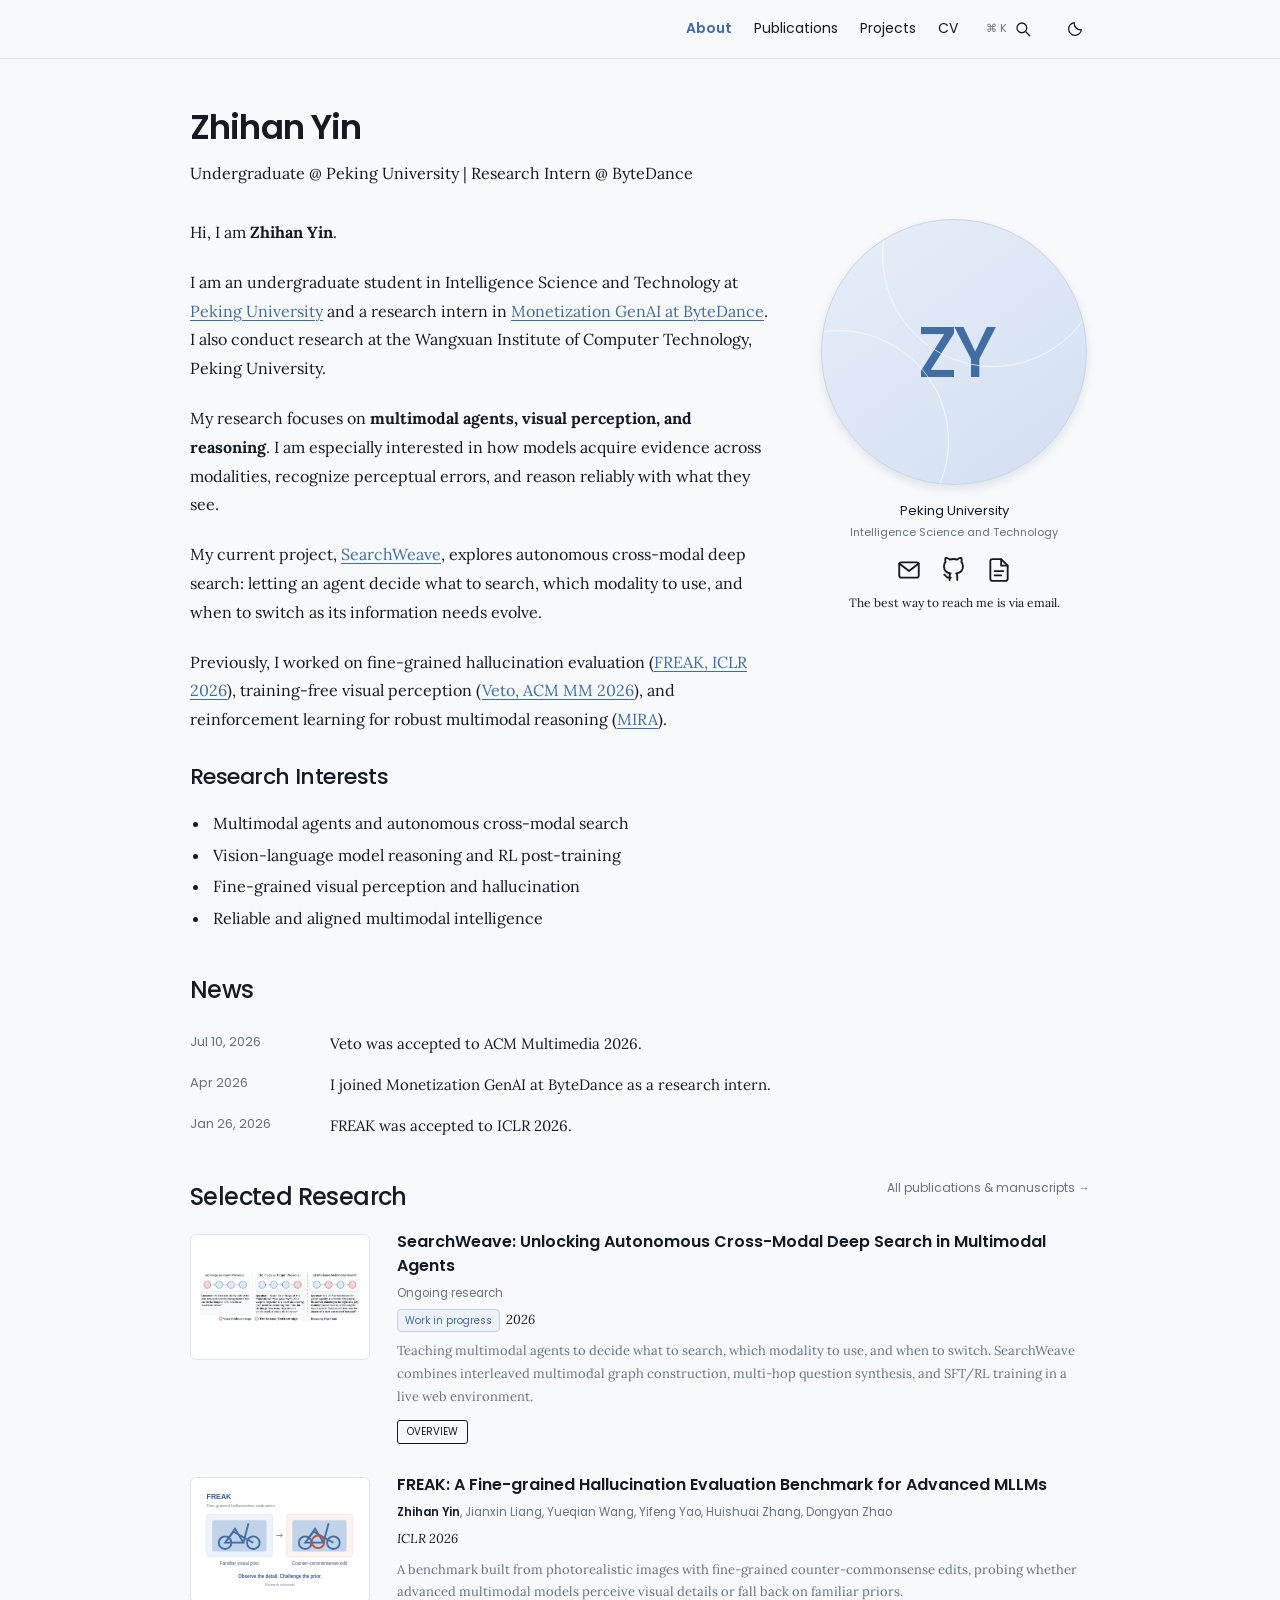
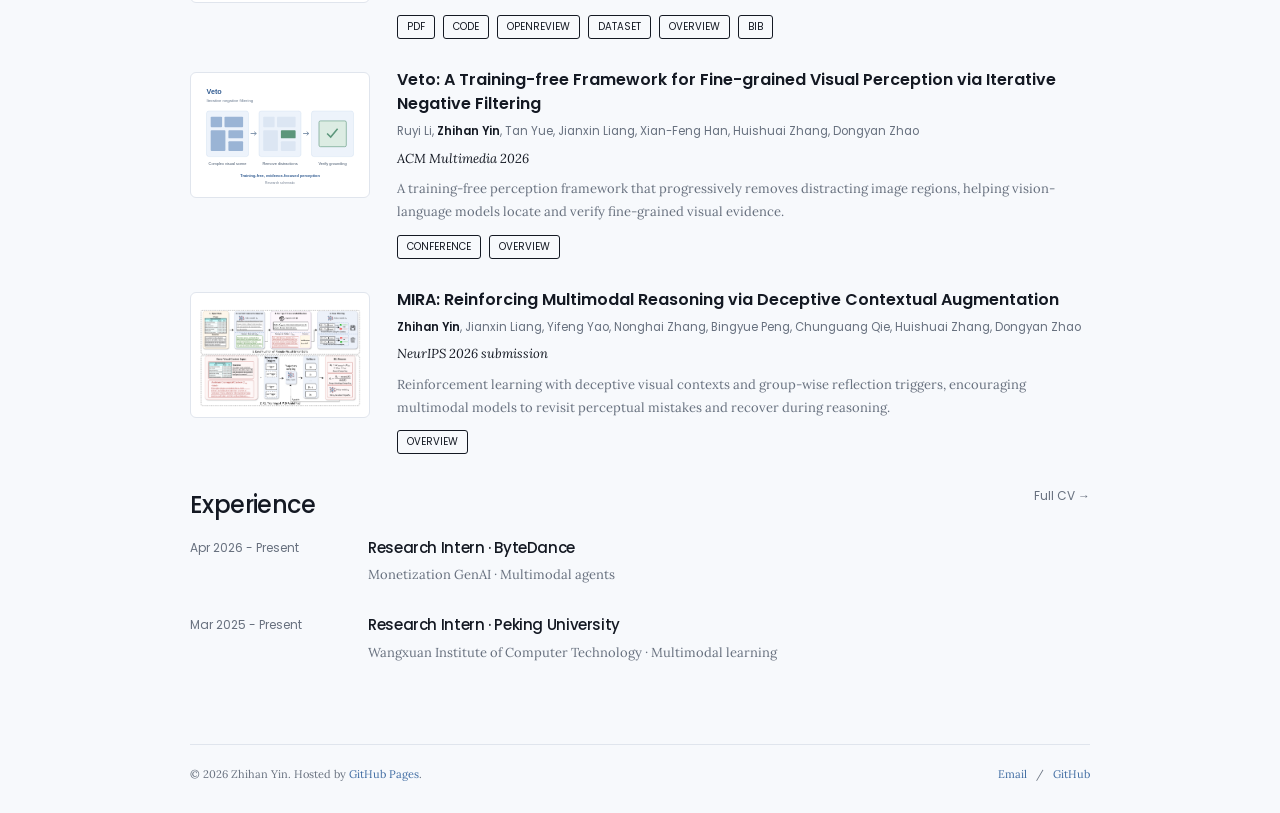
==== index.html @ 0708b27b "Publish academic homepage and static Pages configuration" ====
<!doctype html>
<html lang="en"><head><meta charset="utf-8"><meta name="viewport" content="width=device-width, initial-scale=1"><title>Zhihan Yin</title><meta name="description" content="Zhihan Yin is an undergraduate at Peking University working on multimodal agents, visual perception, hallucination, and reasoning."><meta name="theme-color" content="#f7f9fc"><link rel="canonical" href="https://hans-m-yin.github.io/"><meta property="og:title" content="Zhihan Yin"><meta property="og:description" content="Multimodal agents, reliable visual perception, and reasoning."><meta property="og:type" content="website"><meta property="og:url" content="https://hans-m-yin.github.io/"><link rel="icon" href="/assets/images/favicon.svg" type="image/svg+xml"><link rel="stylesheet" href="/assets/css/style.css"><script>try{document.documentElement.dataset.theme=localStorage.getItem('theme')||(matchMedia('(prefers-color-scheme: dark)').matches?'dark':'light')}catch(e){}</script><script type="application/ld+json">{"@context": "https://schema.org", "@type": "Person", "name": "Zhihan Yin", "url": "https://hans-m-yin.github.io", "email": "2300013171@stu.pku.edu.cn", "sameAs": ["https://github.com/Hans-M-Yin"], "affiliation": {"@type": "Organization", "name": "Peking University"}}</script><script src="/assets/js/site.js" defer></script></head>
<body class="home"><a class="skip-link" href="#main">Skip to content</a>
<header class="site-header"><div class="header-inner"><a class="wordmark" href="/">Zhihan Yin</a><button class="icon-button mobile-menu" data-menu-toggle aria-label="Toggle navigation" aria-expanded="false" aria-controls="site-nav"><svg viewBox="0 0 24 24" aria-hidden="true" fill="none" stroke="currentColor" stroke-width="1.7" stroke-linecap="round" stroke-linejoin="round"><path d="M4 6h16M4 12h16M4 18h16"/></svg></button><nav class="nav" id="site-nav" aria-label="Main navigation"><a href="/" aria-current="page">About</a><a href="/publications/">Publications</a><a href="/projects/">Projects</a><a href="/cv/">CV</a><button class="icon-button" data-open-search aria-label="Search website"><span class="shortcut">⌘ K</span><svg viewBox="0 0 24 24" aria-hidden="true" fill="none" stroke="currentColor" stroke-width="1.7" stroke-linecap="round" stroke-linejoin="round"><circle cx="10.5" cy="10.5" r="6.5"/><path d="m16 16 5 5"/></svg></button><button class="icon-button" data-theme-toggle aria-label="Switch to dark theme" aria-pressed="false"><svg viewBox="0 0 24 24" aria-hidden="true" fill="none" stroke="currentColor" stroke-width="1.7" stroke-linecap="round" stroke-linejoin="round"><path d="M20.5 13A8.5 8.5 0 0 1 11 3.5 8.5 8.5 0 1 0 20.5 13Z"/></svg></button></nav></div></header>
<main id="main"><h1>Zhihan Yin</h1><p class="tagline">Undergraduate @ Peking University | Research Intern @ ByteDance</p>
    <div class="intro-grid"><div class="intro-copy">
    <p>Hi, I am <strong>Zhihan Yin</strong>.</p>
    <p>I am an undergraduate student in Intelligence Science and Technology at <a href="https://english.pku.edu.cn/">Peking University</a> and a research intern in <a href="https://www.bytedance.com/en/">Monetization GenAI at ByteDance</a>. I also conduct research at the Wangxuan Institute of Computer Technology, Peking University.</p>
    <p>My research focuses on <strong>multimodal agents, visual perception, and reasoning</strong>. I am especially interested in how models acquire evidence across modalities, recognize perceptual errors, and reason reliably with what they see.</p>
    <p>My current project, <a href="/publications/#searchweave">SearchWeave</a>, explores autonomous cross-modal deep search: letting an agent decide what to search, which modality to use, and when to switch as its information needs evolve.</p>
    <p>Previously, I worked on fine-grained hallucination evaluation (<a href="/publications/#freak">FREAK, ICLR 2026</a>), training-free visual perception (<a href="/publications/#veto">Veto, ACM MM 2026</a>), and reinforcement learning for robust multimodal reasoning (<a href="/publications/#mira">MIRA</a>).</p>
    <h2>Research Interests</h2><ul class="interests"><li>Multimodal agents and autonomous cross-modal search</li><li>Vision-language model reasoning and RL post-training</li><li>Fine-grained visual perception and hallucination</li><li>Reliable and aligned multimodal intelligence</li></ul>
    </div><aside class="profile" aria-label="Profile and contact">
    <div class="portrait portrait-monogram" role="img" aria-label="Zhihan Yin initials">ZY</div><p class="affiliation">Peking University</p><p class="department">Intelligence Science and Technology</p>
    <div class="social-links"><a href="mailto:2300013171@stu.pku.edu.cn" aria-label="Email Zhihan Yin" title="Email"><svg viewBox="0 0 24 24" aria-hidden="true" fill="none" stroke="currentColor" stroke-width="1.7" stroke-linecap="round" stroke-linejoin="round"><rect x="3" y="5" width="18" height="14" rx="2"/><path d="m3 6 9 7 9-7"/></svg></a><a href="https://github.com/Hans-M-Yin" aria-label="GitHub profile" title="GitHub"><svg viewBox="0 0 24 24" aria-hidden="true" fill="none" stroke="currentColor" stroke-width="1.7" stroke-linecap="round" stroke-linejoin="round"><path d="M9 19c-4.3 1.3-4.3-2.2-6-2.7m12 5v-3.7a3.2 3.2 0 0 0-.9-2.5c3-.3 6.2-1.5 6.2-6.8a5.3 5.3 0 0 0-1.5-3.7 4.9 4.9 0 0 0-.1-3.7s-1.2-.4-3.8 1.4a13 13 0 0 0-6.8 0C5.5.5 4.3.9 4.3.9a4.9 4.9 0 0 0-.1 3.7 5.3 5.3 0 0 0-1.5 3.7c0 5.3 3.2 6.5 6.2 6.8a3.2 3.2 0 0 0-.9 2.5v3.7"/></svg></a><a href="/assets/files/Zhihan_Yin_CV.pdf" aria-label="Download curriculum vitae" title="CV" download><svg viewBox="0 0 24 24" aria-hidden="true" fill="none" stroke="currentColor" stroke-width="1.7" stroke-linecap="round" stroke-linejoin="round"><path d="M14 2H6a2 2 0 0 0-2 2v16a2 2 0 0 0 2 2h12a2 2 0 0 0 2-2V8z"/><path d="M14 2v6h6M8 13h8M8 17h6"/></svg></a></div><p class="contact-note">The best way to reach me is via email.</p>
    </aside></div>
    <h2>News</h2><table class="news-table" aria-label="Research news"><tbody><tr><td>Jul 10, 2026</td><td>Veto was accepted to ACM Multimedia 2026.</td></tr><tr><td>Apr 2026</td><td>I joined Monetization GenAI at ByteDance as a research intern.</td></tr><tr><td>Jan 26, 2026</td><td>FREAK was accepted to ICLR 2026.</td></tr></tbody></table>
    <div class="section-title"><h2>Selected Research</h2><a href="/publications/">All publications & manuscripts &rarr;</a></div><div class="papers"><article class="paper" id="searchweave" data-paper-category="ongoing">
      <a class="paper-image-link" href="/publications/#searchweave" aria-label="Read about SearchWeave"><img class="paper-image" src="/assets/images/searchweave.png" alt="SearchWeave task comparison: visual evidence at the input, at the target, or interleaved across reasoning hops." width="180" height="126" loading="lazy"></a>
      <div><h3><a href="/publications/#searchweave">SearchWeave: Unlocking Autonomous Cross-Modal Deep Search in Multimodal Agents</a></h3><p class="authors">Ongoing research</p><div class="venue"><span class="status-pill">Work in progress</span>2026</div><p class="summary">Teaching multimodal agents to decide what to search, which modality to use, and when to switch. SearchWeave combines interleaved multimodal graph construction, multi-hop question synthesis, and SFT/RL training in a live web environment.</p><div class="paper-actions"><details><summary>Overview</summary><div class="details-copy">This ongoing project studies autonomous selection of text search, text-to-image search, and reverse-image search. Its data pipeline samples paths with diverse depths and modality compositions, then rewrites questions to hide intermediate clues. SearchWeave-Bench is designed to test cross-modal evidence acquisition and integration.</div></details></div></div>
    </article><article class="paper" id="freak" data-paper-category="published">
      <a class="paper-image-link" href="/publications/#freak" aria-label="Read about FREAK"><img class="paper-image" src="/assets/images/freak.svg" alt="FREAK research schematic showing fine-grained counter-commonsense edits and hallucination evaluation." width="180" height="126" loading="lazy"></a>
      <div><h3><a href="/publications/#freak">FREAK: A Fine-grained Hallucination Evaluation Benchmark for Advanced MLLMs</a></h3><p class="authors"><strong>Zhihan Yin</strong>, Jianxin Liang, Yueqian Wang, Yifeng Yao, Huishuai Zhang, Dongyan Zhao</p><div class="venue">ICLR 2026</div><p class="summary">A benchmark built from photorealistic images with fine-grained counter-commonsense edits, probing whether advanced multimodal models perceive visual details or fall back on familiar priors.</p><div class="paper-actions"><a href="https://arxiv.org/pdf/2603.19765" target="_blank" rel="noopener noreferrer">PDF</a><a href="https://github.com/Hans-M-Yin/FREAK" target="_blank" rel="noopener noreferrer">Code</a><a href="https://openreview.net/forum?id=YeagC09j2K" target="_blank" rel="noopener noreferrer">OpenReview</a><a href="https://huggingface.co/datasets/hansQAQ/FREAK" target="_blank" rel="noopener noreferrer">Dataset</a><details><summary>Overview</summary><div class="details-copy">FREAK evaluates fine-grained visual hallucination using edited photorealistic images and a controlled subset for detailed perception analysis. It also investigates the behavior of Chain-of-Thought prompting in this setting.</div></details><details><summary>Bib</summary><div class="details-copy"><pre>@inproceedings{yin2026freak,
  title = {{FREAK}: A Fine-grained Hallucination Evaluation Benchmark for Advanced {MLLM}s},
  author = {Zhihan Yin and Jianxin Liang and Yueqian Wang and Yifeng Yao and Huishuai Zhang and Dongyan Zhao},
  booktitle = {The Fourteenth International Conference on Learning Representations},
  year = {2026},
  url = {https://openreview.net/forum?id=YeagC09j2K}
}</pre></div></details></div></div>
    </article><article class="paper" id="veto" data-paper-category="published">
      <a class="paper-image-link" href="/publications/#veto" aria-label="Read about Veto"><img class="paper-image" src="/assets/images/veto.svg" alt="Veto research schematic showing iterative removal of distracting regions and verification of visual grounding." width="180" height="126" loading="lazy"></a>
      <div><h3><a href="/publications/#veto">Veto: A Training-free Framework for Fine-grained Visual Perception via Iterative Negative Filtering</a></h3><p class="authors">Ruyi Li, <strong>Zhihan Yin</strong>, Tan Yue, Jianxin Liang, Xian-Feng Han, Huishuai Zhang, Dongyan Zhao</p><div class="venue">ACM Multimedia 2026</div><p class="summary">A training-free perception framework that progressively removes distracting image regions, helping vision-language models locate and verify fine-grained visual evidence.</p><div class="paper-actions"><a href="https://2026.acmmm.org/site/technical-programme.html" target="_blank" rel="noopener noreferrer">Conference</a><details><summary>Overview</summary><div class="details-copy">Veto uses reasoning-driven negative filtering to narrow the visual field, followed by verifiable visual grounding. The framework operates at inference time and targets detail-sensitive perception in complex, high-resolution scenes.</div></details></div></div>
    </article><article class="paper" id="mira" data-paper-category="manuscript">
      <a class="paper-image-link" href="/publications/#mira" aria-label="Read about MIRA"><img class="paper-image" src="/assets/images/mira.png" alt="MIRA pipeline: constructing deceptive visual contexts and reinforcement learning with group-wise reflection triggers." width="180" height="126" loading="lazy"></a>
      <div><h3><a href="/publications/#mira">MIRA: Reinforcing Multimodal Reasoning via Deceptive Contextual Augmentation</a></h3><p class="authors"><strong>Zhihan Yin</strong>, Jianxin Liang, Yifeng Yao, Nonghai Zhang, Bingyue Peng, Chunguang Qie, Huishuai Zhang, Dongyan Zhao</p><div class="venue">NeurIPS 2026 submission</div><p class="summary">Reinforcement learning with deceptive visual contexts and group-wise reflection triggers, encouraging multimodal models to revisit perceptual mistakes and recover during reasoning.</p><div class="paper-actions"><details><summary>Overview</summary><div class="details-copy">MIRA first generates and filters misleading visual descriptions, then injects them into training contexts. Reflection triggers within rollout groups encourage visual self-correction while mixing in original data to preserve generalization.</div></details></div></div>
    </article></div>
    <div class="section-title"><h2>Experience</h2><a href="/cv/">Full CV &rarr;</a></div>
    <div class="cv-item"><div class="cv-date">Apr 2026 - Present</div><div><h3>Research Intern · ByteDance</h3><p class="cv-detail">Monetization GenAI · Multimodal agents</p></div></div>
    <div class="cv-item"><div class="cv-date">Mar 2025 - Present</div><div><h3>Research Intern · Peking University</h3><p class="cv-detail">Wangxuan Institute of Computer Technology · Multimodal learning</p></div></div></main>
<footer class="footer"><span>© 2026 Zhihan Yin. Hosted by <a href="https://pages.github.com/">GitHub Pages</a>.</span><span><a href="mailto:2300013171@stu.pku.edu.cn">Email</a> &nbsp; / &nbsp; <a href="https://github.com/Hans-M-Yin">GitHub</a></span></footer>
<dialog class="search-dialog" id="search-dialog" aria-label="Search website"><div class="search-header"><svg viewBox="0 0 24 24" aria-hidden="true" fill="none" stroke="currentColor" stroke-width="1.7" stroke-linecap="round" stroke-linejoin="round"><circle cx="10.5" cy="10.5" r="6.5"/><path d="m16 16 5 5"/></svg><input type="search" id="site-search" placeholder="Search research, projects, and CV…" aria-label="Search research, projects, and CV" autocomplete="off"><button class="close-search" data-close-search aria-label="Close search">ESC</button></div><ul class="search-results" id="search-results"></ul><div class="search-hint">Search by title or topic · Escape to close</div></dialog><script type="application/json" id="search-index">[{"title": "About", "url": "/", "text": "About Zhihan Yin", "type": "Page"}, {"title": "Publications", "url": "/publications/", "text": "Publications Zhihan Yin", "type": "Page"}, {"title": "Projects", "url": "/projects/", "text": "Projects Zhihan Yin", "type": "Page"}, {"title": "CV", "url": "/cv/", "text": "CV Zhihan Yin", "type": "Page"}, {"title": "SearchWeave: Unlocking Autonomous Cross-Modal Deep Search in Multimodal Agents", "url": "/publications/#searchweave", "text": "Teaching multimodal agents to decide what to search, which modality to use, and when to switch. SearchWeave combines interleaved multimodal graph construction, multi-hop question synthesis, and SFT/RL training in a live web environment. This ongoing project studies autonomous selection of text search, text-to-image search, and reverse-image search. Its data pipeline samples paths with diverse depths and modality compositions, then rewrites questions to hide intermediate clues. SearchWeave-Bench is designed to test cross-modal evidence acquisition and integration.", "type": "Work in progress"}, {"title": "FREAK: A Fine-grained Hallucination Evaluation Benchmark for Advanced MLLMs", "url": "/publications/#freak", "text": "A benchmark built from photorealistic images with fine-grained counter-commonsense edits, probing whether advanced multimodal models perceive visual details or fall back on familiar priors. FREAK evaluates fine-grained visual hallucination using edited photorealistic images and a controlled subset for detailed perception analysis. It also investigates the behavior of Chain-of-Thought prompting in this setting.", "type": "ICLR 2026"}, {"title": "Veto: A Training-free Framework for Fine-grained Visual Perception via Iterative Negative Filtering", "url": "/publications/#veto", "text": "A training-free perception framework that progressively removes distracting image regions, helping vision-language models locate and verify fine-grained visual evidence. Veto uses reasoning-driven negative filtering to narrow the visual field, followed by verifiable visual grounding. The framework operates at inference time and targets detail-sensitive perception in complex, high-resolution scenes.", "type": "ACM Multimedia 2026"}, {"title": "MIRA: Reinforcing Multimodal Reasoning via Deceptive Contextual Augmentation", "url": "/publications/#mira", "text": "Reinforcement learning with deceptive visual contexts and group-wise reflection triggers, encouraging multimodal models to revisit perceptual mistakes and recover during reasoning. MIRA first generates and filters misleading visual descriptions, then injects them into training contexts. Reflection triggers within rollout groups encourage visual self-correction while mixing in original data to preserve generalization.", "type": "NeurIPS 2026 submission"}]</script></body></html>
---- assets/css/style.css ----
@import url('https://fonts.googleapis.com/css2?family=Lora:wght@400;500;600;700&family=Poppins:wght@400;500;600;700&display=swap');

:root{color-scheme:light;--bg:#f7f9fc;--text:#141923;--muted:#68717f;--link:#416da3;--line:#e0e5ed;--panel:#fff;--soft:#edf2fa;--focus:#416da3;--sans:'Poppins',-apple-system,BlinkMacSystemFont,'Segoe UI',sans-serif;--serif:'Lora',Georgia,serif}
:root[data-theme=dark]{color-scheme:dark;--bg:#171b22;--text:#e8ecf3;--muted:#a6b0be;--link:#93b9ee;--line:#343b49;--panel:#202630;--soft:#253248;--focus:#93b9ee}
*{box-sizing:border-box}html{scroll-behavior:smooth;scroll-padding-top:90px}body{margin:0;background:var(--bg);color:var(--text);font-family:var(--serif);font-size:16px;line-height:1.8}a{color:var(--link);text-underline-offset:3px;text-decoration-thickness:1px}a:hover{color:var(--text)}button,input{font:inherit}button{cursor:pointer}img{max-width:100%}svg{display:block}::selection{background:#cbdcf3;color:#142f51}:focus-visible{outline:2px solid var(--focus);outline-offset:5px;border-radius:3px}[hidden]{display:none!important}.skip-link{position:fixed;left:16px;top:-80px;z-index:100;background:var(--panel);padding:8px 16px}.skip-link:focus{top:10px}
.site-header{position:sticky;top:0;z-index:20;background:var(--bg);border-bottom:1px solid var(--line)}.header-inner{max-width:900px;margin:auto;display:flex;align-items:center;justify-content:space-between;min-height:58px;padding:0 0}.wordmark{font-family:var(--sans);font-size:14px;font-weight:500;color:var(--muted);text-decoration:none}.home .wordmark{visibility:hidden}.nav{display:flex;align-items:center;gap:22px;font-family:var(--sans);font-size:14px;line-height:1.4}.nav a{text-decoration:none;color:var(--text);padding:18px 0}.nav a[aria-current=page]{color:var(--link);font-weight:600}.icon-button{border:0;background:transparent;color:var(--text);padding:6px;display:flex;align-items:center;justify-content:center;gap:7px;border-radius:5px}.icon-button:hover{background:var(--soft)}.icon-button svg{width:18px;height:18px}.shortcut{font-size:11px;color:var(--muted)}.mobile-menu{display:none}
main{max-width:900px;margin:46px auto 76px;min-height:65vh}h1,h2,h3,h4{font-family:var(--sans);line-height:1.35;font-weight:500;letter-spacing:-.025em}h1{font-size:34px;font-weight:600;margin:0 0 9px}h2{font-size:24px;margin:38px 0 17px}h3{font-size:18px}p{margin:0 0 20px}.tagline{font-size:16px;line-height:1.7;margin-bottom:31px}.section-title{display:flex;justify-content:space-between;align-items:center;gap:20px}.section-title h2{margin:35px 0 16px}.section-title a{font-family:var(--sans);font-size:12px;text-decoration:none;color:var(--muted)}
.intro-grid{display:grid;grid-template-columns:minmax(0,1fr) 272px;gap:48px}.intro-copy p{margin-bottom:21px}.profile{padding-top:1px;text-align:center}.portrait{width:266px;height:266px;border-radius:50%;box-shadow:0 4px 10px #16213a1b;object-fit:cover}.portrait-monogram{display:grid;place-items:center;margin:0 auto 16px;background:linear-gradient(145deg,#e7eef9,#d2dff1);border:1px solid #c6d4e9;color:#416da3;font-family:var(--sans);font-size:72px;letter-spacing:-5px;font-weight:500;position:relative;overflow:hidden}.portrait-monogram:before,.portrait-monogram:after{content:'';position:absolute;width:220px;height:220px;border:1px solid #ffffffb0;border-radius:50%;top:-75px;left:60px}.portrait-monogram:after{top:110px;left:-95px}.affiliation{font:13px/1.5 var(--sans);margin:16px 0 3px}.department{font:11px/1.5 var(--sans);color:var(--muted);margin:0}.social-links{display:flex;align-items:center;justify-content:center;gap:19px;margin:17px 0 8px}.social-links a{color:var(--text);text-decoration:none;display:block}.social-links svg{width:26px;height:26px}.contact-note{font-size:12px;line-height:1.7;margin:10px 0}.interests{padding-left:20px;margin:0}.interests li{padding-left:3px;margin-bottom:3px}.intro-copy h2{font-size:22px;margin-top:28px}
.news-table{border-collapse:collapse;width:100%;font-size:15px}.news-table td{padding:7px 0;vertical-align:top}.news-table td:first-child{width:140px;white-space:nowrap;color:var(--muted);font-size:13px;font-family:var(--sans);padding-right:22px}
.papers{display:grid;gap:29px}.paper{display:grid;grid-template-columns:180px minmax(0,1fr);gap:27px;scroll-margin-top:90px}.paper-image-link{align-self:start;margin-top:4px;display:block;text-decoration:none}.paper-image{display:block;width:180px;aspect-ratio:1.43;object-fit:contain;background:white;border:1px solid var(--line);border-radius:6px;padding:8px}.paper h3{font-size:16px;line-height:1.5;font-weight:600;letter-spacing:0;margin:0 0 5px}.paper h3 a{text-decoration:none;color:var(--text)}.paper h3 a:hover{color:var(--link)}.authors{font-family:var(--sans);font-size:11.5px;line-height:1.8;color:var(--muted);margin-bottom:5px}.authors strong{color:var(--text);font-weight:600}.venue{font-size:13px;margin-bottom:8px;font-style:italic}.status-pill{display:inline-block;font:10px/1.5 var(--sans);padding:3px 7px;border:1px solid #c1d1e7;border-radius:4px;background:var(--soft);color:var(--link);margin-right:6px}.summary{font-size:13px;line-height:1.75;margin:5px 0 11px;color:var(--muted)}.paper-actions{display:flex;align-items:center;gap:8px;flex-wrap:wrap}.paper-actions>a,.paper-actions>details>summary{font:10px/1.4 var(--sans);border:1px solid var(--text);border-radius:3px;padding:4px 9px;text-decoration:none;color:var(--text);text-transform:uppercase;list-style:none}.paper-actions>a:hover,.paper-actions>details>summary:hover{background:var(--soft)}.paper-actions>details{position:relative}.paper-actions summary{cursor:pointer}.paper-actions summary::-webkit-details-marker{display:none}.details-copy{width:min(510px,65vw);padding:13px 15px;margin:8px 0;background:var(--panel);border:1px solid var(--line);border-radius:4px;font-size:13px;position:relative}.details-copy pre{font:11px/1.7 ui-monospace,SFMono-Regular,monospace;white-space:pre-wrap;overflow-wrap:anywhere;margin:0}.paper-actions details[open]{flex-basis:100%}.paper-actions details[open]>summary{display:inline-block}.paper-actions details[open] .details-copy{width:100%}.filters{display:flex;gap:8px;flex-wrap:wrap;margin:25px 0 30px}.filter{border:1px solid var(--line);border-radius:5px;background:transparent;color:var(--muted);padding:7px 13px;font:12px var(--sans)}.filter[aria-pressed=true]{border-color:var(--link);color:var(--link);background:var(--soft)}.page-lead{color:var(--muted);font-size:15px;max-width:660px}.year-heading{color:var(--muted);font-size:17px;margin-bottom:26px}
.project-grid{display:grid;grid-template-columns:1fr 1fr;gap:23px;margin-top:30px}.project-card{border:1px solid var(--line);border-radius:7px;background:var(--panel);overflow:hidden}.project-card>img{height:185px;width:100%;object-fit:contain;padding:20px;background:white;border-bottom:1px solid var(--line)}.project-copy{padding:20px}.project-copy h2{font-size:21px;margin:0 0 12px}.project-copy p{font-size:14px;line-height:1.8;color:var(--muted)}.project-copy>a{font:12px var(--sans);text-decoration:none}.cv-header{display:flex;justify-content:space-between;gap:20px;align-items:center}.download-link{font:12px var(--sans);border:1px solid var(--link);border-radius:4px;text-decoration:none;padding:9px 13px;display:inline-flex;align-items:center;gap:7px}.cv-section{border-top:1px solid var(--line);padding-top:8px;margin-top:32px}.cv-section h2{font-size:21px;margin:18px 0 22px}.cv-item{display:grid;grid-template-columns:156px 1fr;gap:22px;margin-bottom:25px}.cv-date{font:12px/1.7 var(--sans);color:var(--muted)}.cv-item h3{font-size:15px;margin:0 0 5px}.cv-item p{font-size:14px;line-height:1.8;margin:0 0 4px}.cv-item .cv-detail{color:var(--muted);font-size:13px}.cv-paper{margin-bottom:24px}.cv-paper h3{font-size:15px;line-height:1.6;margin:0 0 5px}.skill-list{display:grid;grid-template-columns:150px 1fr;font-size:14px;gap:10px 24px}.skill-list dt{font-family:var(--sans);font-size:13px}.skill-list dd{margin:0;color:var(--muted)}
.footer{max-width:900px;margin:0 auto;padding:20px 0 28px;border-top:1px solid var(--line);font-size:11px;line-height:1.8;color:var(--muted);display:flex;justify-content:space-between;gap:20px}.footer a{text-decoration:none}.search-dialog{padding:0;border:1px solid var(--line);border-radius:10px;width:560px;max-width:calc(100vw - 30px);background:var(--panel);color:var(--text);box-shadow:0 20px 60px #0003}.search-dialog::backdrop{background:#11182775;backdrop-filter:blur(3px)}.search-header{display:flex;align-items:center;gap:12px;padding:16px;border-bottom:1px solid var(--line)}.search-header svg{width:19px;height:19px}.search-header input{width:100%;background:none;color:var(--text);border:0;outline:none;font:14px var(--sans)}.search-header .close-search{border:1px solid var(--line);color:var(--muted);background:transparent;border-radius:4px;font:10px var(--sans);padding:5px}.search-results{list-style:none;padding:9px;margin:0;max-height:350px;overflow:auto}.search-results a{display:block;padding:12px;border-radius:5px;font:13px/1.7 var(--sans);text-decoration:none;color:var(--text)}.search-results a:hover{background:var(--soft)}.search-results small{display:block;color:var(--muted);font-size:10px}.search-empty{padding:20px;font-size:13px;color:var(--muted)}.search-hint{font:10px var(--sans);padding:12px 20px;border-top:1px solid var(--line);color:var(--muted)}
@media(min-width:1300px){.header-inner,main,.footer{max-width:930px}.intro-grid{grid-template-columns:minmax(0,1fr) 282px;gap:50px}.portrait{width:272px;height:272px}}
@media(max-width:980px){.header-inner,main,.footer{margin-left:28px;margin-right:28px}.nav{gap:18px}.intro-grid{gap:28px;grid-template-columns:minmax(0,1fr) 240px}.portrait{width:232px;height:232px}}
@media(max-width:680px){body{font-size:15px}.header-inner{min-height:58px;flex-wrap:wrap;margin-left:20px;margin-right:20px}.home .wordmark{visibility:visible}.mobile-menu{display:flex}.nav{display:none;width:100%;gap:0;justify-content:space-between;font-size:12px;padding-bottom:10px}.nav.is-open{display:flex}.nav a{padding:10px 0}.shortcut{display:none}main{margin:32px 20px 55px}h1{font-size:30px}.tagline{font-size:13px;max-width:330px;margin-bottom:25px}.intro-grid{display:flex;flex-direction:column;gap:28px}.profile{order:-1;display:grid;grid-template-columns:108px 1fr;grid-template-rows:auto auto auto;column-gap:20px;text-align:left;padding:0 0 22px;border-bottom:1px solid var(--line)}.portrait{width:108px;height:108px;grid-row:1 / 5;margin:0;font-size:36px;letter-spacing:-2px}.affiliation{margin-top:6px}.social-links{justify-content:flex-start;margin:13px 0 0;gap:19px}.social-links svg{width:22px;height:22px}.contact-note{margin:8px 0 0;font-size:10px}.intro-copy h2{font-size:20px}h2{font-size:22px}.paper{grid-template-columns:105px minmax(0,1fr);gap:17px}.paper-image{width:105px;padding:4px}.paper h3{font-size:14px}.authors{font-size:10px}.summary{font-size:12px}.papers{gap:31px}.news-table td:first-child{width:105px;font-size:10px;padding-right:15px}.news-table{font-size:13px}.project-grid{grid-template-columns:1fr}.project-card>img{height:170px}.cv-header{align-items:flex-start}.download-link{font-size:10px;white-space:nowrap}.cv-item{grid-template-columns:1fr;gap:6px;margin-bottom:25px}.skill-list{grid-template-columns:105px 1fr;gap:10px 15px}.footer{margin:0 20px;font-size:10px;display:block}.footer span{display:block}.section-title a{font-size:10px}.filter{font-size:11px;padding:6px 10px}}
@media(prefers-reduced-motion:reduce){html{scroll-behavior:auto}}
.sr-only{position:absolute;width:1px;height:1px;padding:0;margin:-1px;overflow:hidden;clip:rect(0,0,0,0);white-space:nowrap;border:0}
@media print{.site-header,.footer,.download-link,.search-dialog,.paper-actions,.filters{display:none}body{background:white;color:black;font-size:11pt}main{margin:0;max-width:none}.cv-section{break-inside:avoid}.cv-item{grid-template-columns:150px 1fr}}
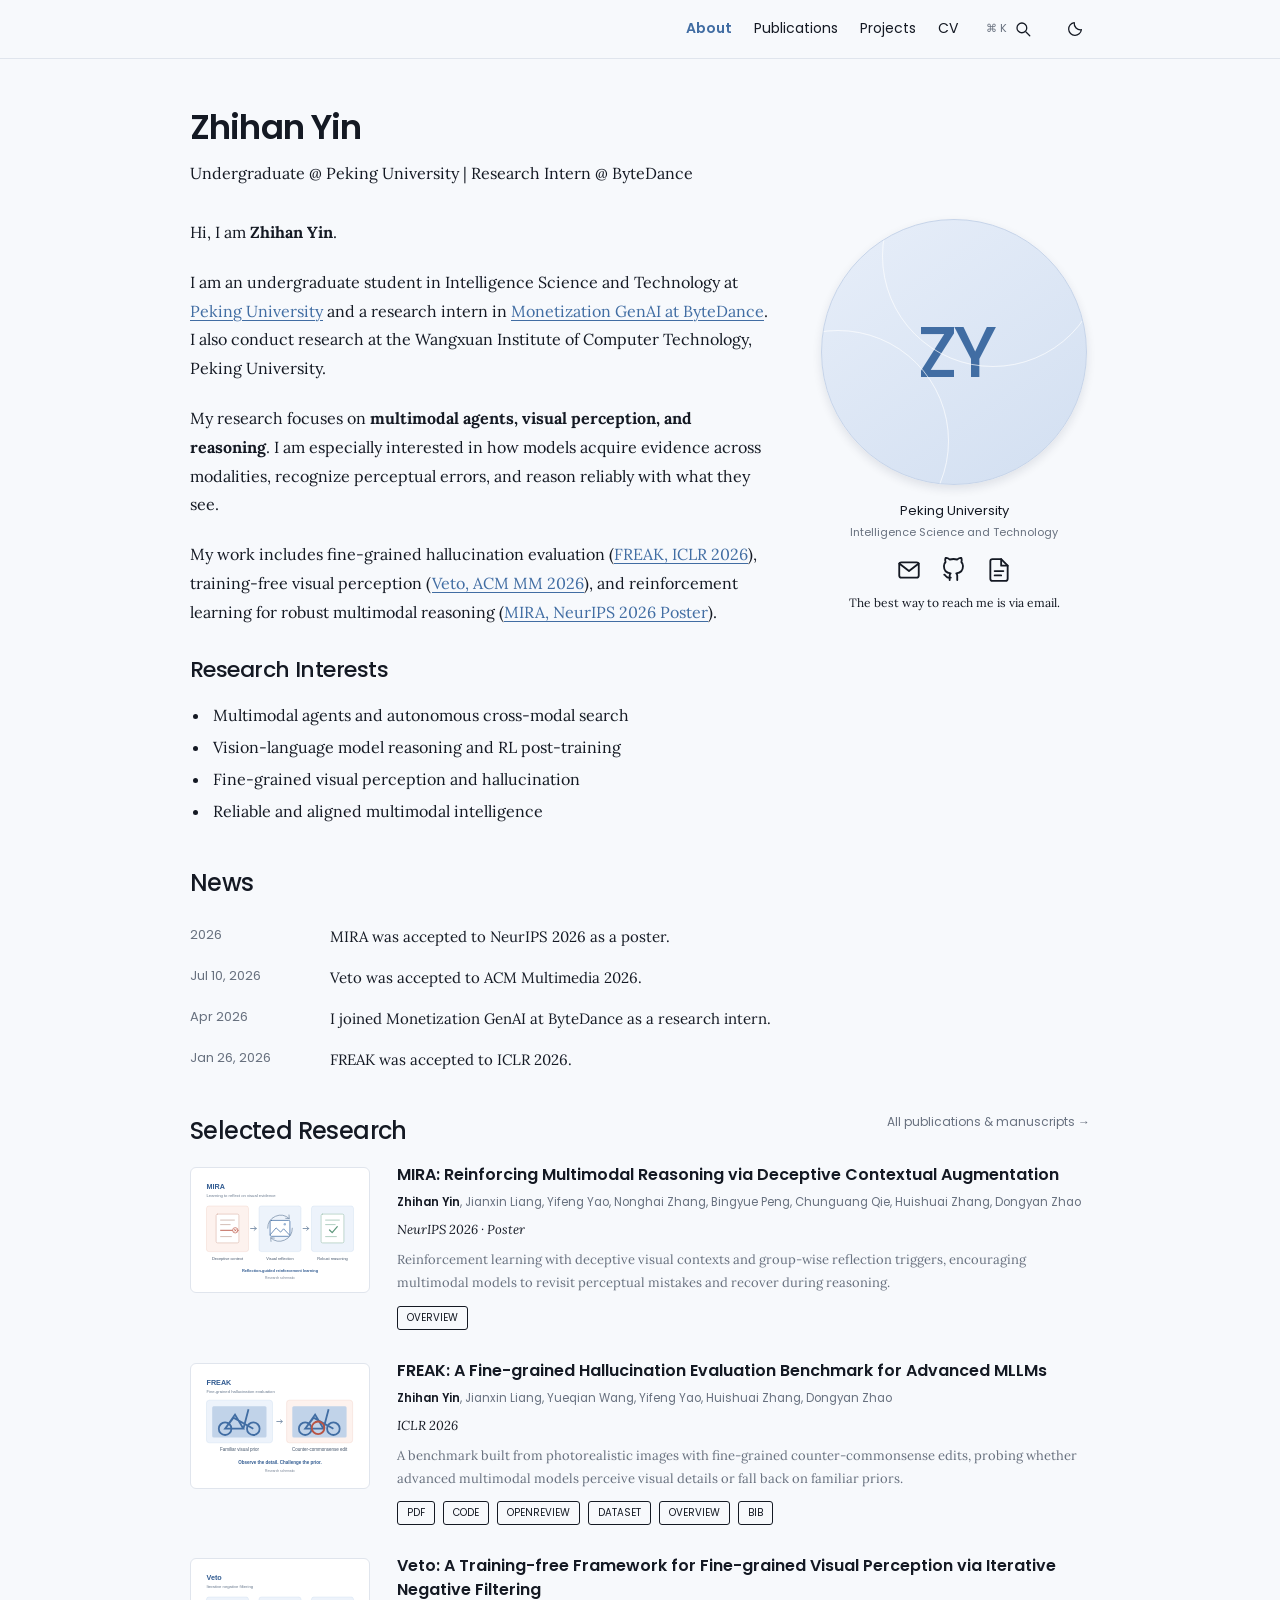
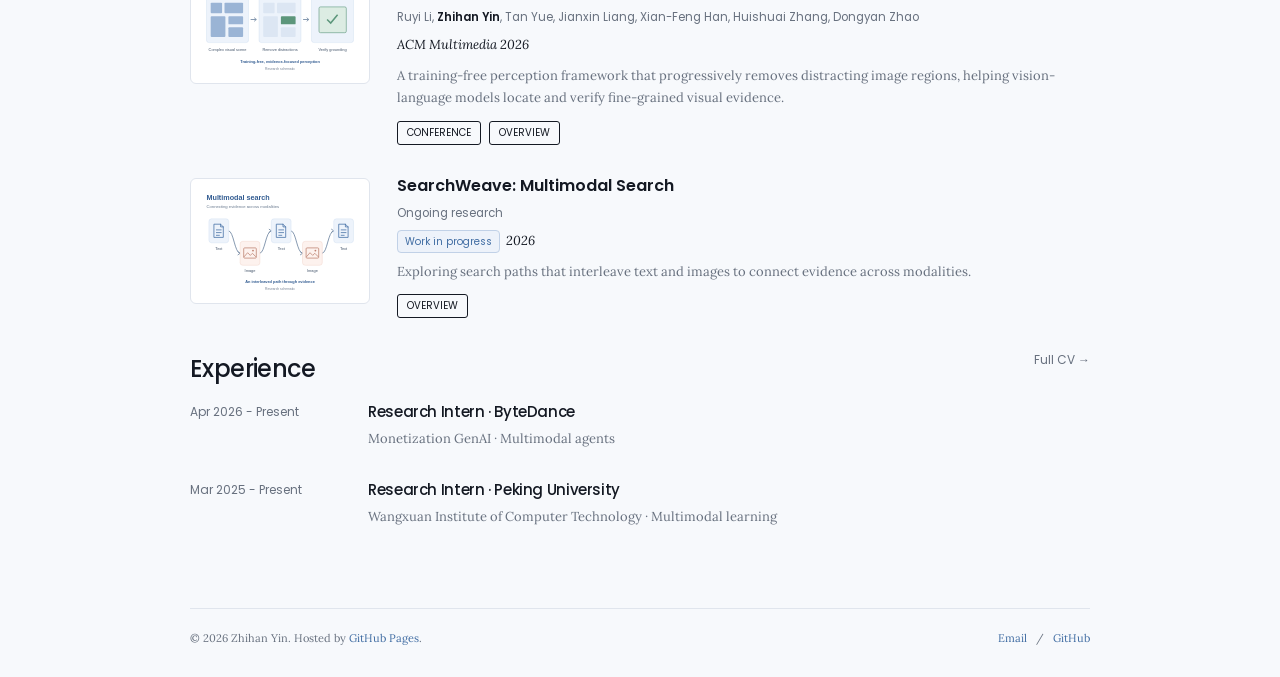
==== commit c79cb127: "Refresh homepage, search metadata and content notes" ====
--- a/index.html
+++ b/index.html
@@ -7,17 +7,16 @@
     <p>Hi, I am <strong>Zhihan Yin</strong>.</p>
     <p>I am an undergraduate student in Intelligence Science and Technology at <a href="https://english.pku.edu.cn/">Peking University</a> and a research intern in <a href="https://www.bytedance.com/en/">Monetization GenAI at ByteDance</a>. I also conduct research at the Wangxuan Institute of Computer Technology, Peking University.</p>
     <p>My research focuses on <strong>multimodal agents, visual perception, and reasoning</strong>. I am especially interested in how models acquire evidence across modalities, recognize perceptual errors, and reason reliably with what they see.</p>
-    <p>My current project, <a href="/publications/#searchweave">SearchWeave</a>, explores autonomous cross-modal deep search: letting an agent decide what to search, which modality to use, and when to switch as its information needs evolve.</p>
-    <p>Previously, I worked on fine-grained hallucination evaluation (<a href="/publications/#freak">FREAK, ICLR 2026</a>), training-free visual perception (<a href="/publications/#veto">Veto, ACM MM 2026</a>), and reinforcement learning for robust multimodal reasoning (<a href="/publications/#mira">MIRA</a>).</p>
+    <p>My work includes fine-grained hallucination evaluation (<a href="/publications/#freak">FREAK, ICLR 2026</a>), training-free visual perception (<a href="/publications/#veto">Veto, ACM MM 2026</a>), and reinforcement learning for robust multimodal reasoning (<a href="/publications/#mira">MIRA, NeurIPS 2026 Poster</a>).</p>
     <h2>Research Interests</h2><ul class="interests"><li>Multimodal agents and autonomous cross-modal search</li><li>Vision-language model reasoning and RL post-training</li><li>Fine-grained visual perception and hallucination</li><li>Reliable and aligned multimodal intelligence</li></ul>
     </div><aside class="profile" aria-label="Profile and contact">
     <div class="portrait portrait-monogram" role="img" aria-label="Zhihan Yin initials">ZY</div><p class="affiliation">Peking University</p><p class="department">Intelligence Science and Technology</p>
     <div class="social-links"><a href="mailto:2300013171@stu.pku.edu.cn" aria-label="Email Zhihan Yin" title="Email"><svg viewBox="0 0 24 24" aria-hidden="true" fill="none" stroke="currentColor" stroke-width="1.7" stroke-linecap="round" stroke-linejoin="round"><rect x="3" y="5" width="18" height="14" rx="2"/><path d="m3 6 9 7 9-7"/></svg></a><a href="https://github.com/Hans-M-Yin" aria-label="GitHub profile" title="GitHub"><svg viewBox="0 0 24 24" aria-hidden="true" fill="none" stroke="currentColor" stroke-width="1.7" stroke-linecap="round" stroke-linejoin="round"><path d="M9 19c-4.3 1.3-4.3-2.2-6-2.7m12 5v-3.7a3.2 3.2 0 0 0-.9-2.5c3-.3 6.2-1.5 6.2-6.8a5.3 5.3 0 0 0-1.5-3.7 4.9 4.9 0 0 0-.1-3.7s-1.2-.4-3.8 1.4a13 13 0 0 0-6.8 0C5.5.5 4.3.9 4.3.9a4.9 4.9 0 0 0-.1 3.7 5.3 5.3 0 0 0-1.5 3.7c0 5.3 3.2 6.5 6.2 6.8a3.2 3.2 0 0 0-.9 2.5v3.7"/></svg></a><a href="/assets/files/Zhihan_Yin_CV.pdf" aria-label="Download curriculum vitae" title="CV" download><svg viewBox="0 0 24 24" aria-hidden="true" fill="none" stroke="currentColor" stroke-width="1.7" stroke-linecap="round" stroke-linejoin="round"><path d="M14 2H6a2 2 0 0 0-2 2v16a2 2 0 0 0 2 2h12a2 2 0 0 0 2-2V8z"/><path d="M14 2v6h6M8 13h8M8 17h6"/></svg></a></div><p class="contact-note">The best way to reach me is via email.</p>
     </aside></div>
-    <h2>News</h2><table class="news-table" aria-label="Research news"><tbody><tr><td>Jul 10, 2026</td><td>Veto was accepted to ACM Multimedia 2026.</td></tr><tr><td>Apr 2026</td><td>I joined Monetization GenAI at ByteDance as a research intern.</td></tr><tr><td>Jan 26, 2026</td><td>FREAK was accepted to ICLR 2026.</td></tr></tbody></table>
-    <div class="section-title"><h2>Selected Research</h2><a href="/publications/">All publications & manuscripts &rarr;</a></div><div class="papers"><article class="paper" id="searchweave" data-paper-category="ongoing">
-      <a class="paper-image-link" href="/publications/#searchweave" aria-label="Read about SearchWeave"><img class="paper-image" src="/assets/images/searchweave.png" alt="SearchWeave task comparison: visual evidence at the input, at the target, or interleaved across reasoning hops." width="180" height="126" loading="lazy"></a>
-      <div><h3><a href="/publications/#searchweave">SearchWeave: Unlocking Autonomous Cross-Modal Deep Search in Multimodal Agents</a></h3><p class="authors">Ongoing research</p><div class="venue"><span class="status-pill">Work in progress</span>2026</div><p class="summary">Teaching multimodal agents to decide what to search, which modality to use, and when to switch. SearchWeave combines interleaved multimodal graph construction, multi-hop question synthesis, and SFT/RL training in a live web environment.</p><div class="paper-actions"><details><summary>Overview</summary><div class="details-copy">This ongoing project studies autonomous selection of text search, text-to-image search, and reverse-image search. Its data pipeline samples paths with diverse depths and modality compositions, then rewrites questions to hide intermediate clues. SearchWeave-Bench is designed to test cross-modal evidence acquisition and integration.</div></details></div></div>
+    <h2>News</h2><table class="news-table" aria-label="Research news"><tbody><tr><td>2026</td><td>MIRA was accepted to NeurIPS 2026 as a poster.</td></tr><tr><td>Jul 10, 2026</td><td>Veto was accepted to ACM Multimedia 2026.</td></tr><tr><td>Apr 2026</td><td>I joined Monetization GenAI at ByteDance as a research intern.</td></tr><tr><td>Jan 26, 2026</td><td>FREAK was accepted to ICLR 2026.</td></tr></tbody></table>
+    <div class="section-title"><h2>Selected Research</h2><a href="/publications/">All publications & manuscripts &rarr;</a></div><div class="papers"><article class="paper" id="mira" data-paper-category="published">
+      <a class="paper-image-link" href="/publications/#mira" aria-label="Read about MIRA"><img class="paper-image" src="/assets/images/mira.svg" alt="MIRA schematic: deceptive context, visual reflection, and robust reasoning through reinforcement learning." width="180" height="126" loading="lazy"></a>
+      <div><h3><a href="/publications/#mira">MIRA: Reinforcing Multimodal Reasoning via Deceptive Contextual Augmentation</a></h3><p class="authors"><strong>Zhihan Yin</strong>, Jianxin Liang, Yifeng Yao, Nonghai Zhang, Bingyue Peng, Chunguang Qie, Huishuai Zhang, Dongyan Zhao</p><div class="venue">NeurIPS 2026 · Poster</div><p class="summary">Reinforcement learning with deceptive visual contexts and group-wise reflection triggers, encouraging multimodal models to revisit perceptual mistakes and recover during reasoning.</p><div class="paper-actions"><details><summary>Overview</summary><div class="details-copy">MIRA first generates and filters misleading visual descriptions, then injects them into training contexts. Reflection triggers within rollout groups encourage visual self-correction while mixing in original data to preserve generalization.</div></details></div></div>
     </article><article class="paper" id="freak" data-paper-category="published">
       <a class="paper-image-link" href="/publications/#freak" aria-label="Read about FREAK"><img class="paper-image" src="/assets/images/freak.svg" alt="FREAK research schematic showing fine-grained counter-commonsense edits and hallucination evaluation." width="180" height="126" loading="lazy"></a>
       <div><h3><a href="/publications/#freak">FREAK: A Fine-grained Hallucination Evaluation Benchmark for Advanced MLLMs</a></h3><p class="authors"><strong>Zhihan Yin</strong>, Jianxin Liang, Yueqian Wang, Yifeng Yao, Huishuai Zhang, Dongyan Zhao</p><div class="venue">ICLR 2026</div><p class="summary">A benchmark built from photorealistic images with fine-grained counter-commonsense edits, probing whether advanced multimodal models perceive visual details or fall back on familiar priors.</p><div class="paper-actions"><a href="https://arxiv.org/pdf/2603.19765" target="_blank" rel="noopener noreferrer">PDF</a><a href="https://github.com/Hans-M-Yin/FREAK" target="_blank" rel="noopener noreferrer">Code</a><a href="https://openreview.net/forum?id=YeagC09j2K" target="_blank" rel="noopener noreferrer">OpenReview</a><a href="https://huggingface.co/datasets/hansQAQ/FREAK" target="_blank" rel="noopener noreferrer">Dataset</a><details><summary>Overview</summary><div class="details-copy">FREAK evaluates fine-grained visual hallucination using edited photorealistic images and a controlled subset for detailed perception analysis. It also investigates the behavior of Chain-of-Thought prompting in this setting.</div></details><details><summary>Bib</summary><div class="details-copy"><pre>@inproceedings{yin2026freak,
@@ -30,12 +29,12 @@
     </article><article class="paper" id="veto" data-paper-category="published">
       <a class="paper-image-link" href="/publications/#veto" aria-label="Read about Veto"><img class="paper-image" src="/assets/images/veto.svg" alt="Veto research schematic showing iterative removal of distracting regions and verification of visual grounding." width="180" height="126" loading="lazy"></a>
       <div><h3><a href="/publications/#veto">Veto: A Training-free Framework for Fine-grained Visual Perception via Iterative Negative Filtering</a></h3><p class="authors">Ruyi Li, <strong>Zhihan Yin</strong>, Tan Yue, Jianxin Liang, Xian-Feng Han, Huishuai Zhang, Dongyan Zhao</p><div class="venue">ACM Multimedia 2026</div><p class="summary">A training-free perception framework that progressively removes distracting image regions, helping vision-language models locate and verify fine-grained visual evidence.</p><div class="paper-actions"><a href="https://2026.acmmm.org/site/technical-programme.html" target="_blank" rel="noopener noreferrer">Conference</a><details><summary>Overview</summary><div class="details-copy">Veto uses reasoning-driven negative filtering to narrow the visual field, followed by verifiable visual grounding. The framework operates at inference time and targets detail-sensitive perception in complex, high-resolution scenes.</div></details></div></div>
-    </article><article class="paper" id="mira" data-paper-category="manuscript">
-      <a class="paper-image-link" href="/publications/#mira" aria-label="Read about MIRA"><img class="paper-image" src="/assets/images/mira.png" alt="MIRA pipeline: constructing deceptive visual contexts and reinforcement learning with group-wise reflection triggers." width="180" height="126" loading="lazy"></a>
-      <div><h3><a href="/publications/#mira">MIRA: Reinforcing Multimodal Reasoning via Deceptive Contextual Augmentation</a></h3><p class="authors"><strong>Zhihan Yin</strong>, Jianxin Liang, Yifeng Yao, Nonghai Zhang, Bingyue Peng, Chunguang Qie, Huishuai Zhang, Dongyan Zhao</p><div class="venue">NeurIPS 2026 submission</div><p class="summary">Reinforcement learning with deceptive visual contexts and group-wise reflection triggers, encouraging multimodal models to revisit perceptual mistakes and recover during reasoning.</p><div class="paper-actions"><details><summary>Overview</summary><div class="details-copy">MIRA first generates and filters misleading visual descriptions, then injects them into training contexts. Reflection triggers within rollout groups encourage visual self-correction while mixing in original data to preserve generalization.</div></details></div></div>
+    </article><article class="paper" id="searchweave" data-paper-category="ongoing">
+      <a class="paper-image-link" href="/publications/#searchweave" aria-label="Read about SearchWeave"><img class="paper-image" src="/assets/images/searchweave.svg" alt="A winding search path alternates between text and image evidence." width="180" height="126" loading="lazy"></a>
+      <div><h3><a href="/publications/#searchweave">SearchWeave: Multimodal Search</a></h3><p class="authors">Ongoing research</p><div class="venue"><span class="status-pill">Work in progress</span>2026</div><p class="summary">Exploring search paths that interleave text and images to connect evidence across modalities.</p><div class="paper-actions"><details><summary>Overview</summary><div class="details-copy">Ongoing research on multimodal search and evidence gathering.</div></details></div></div>
     </article></div>
     <div class="section-title"><h2>Experience</h2><a href="/cv/">Full CV &rarr;</a></div>
     <div class="cv-item"><div class="cv-date">Apr 2026 - Present</div><div><h3>Research Intern · ByteDance</h3><p class="cv-detail">Monetization GenAI · Multimodal agents</p></div></div>
     <div class="cv-item"><div class="cv-date">Mar 2025 - Present</div><div><h3>Research Intern · Peking University</h3><p class="cv-detail">Wangxuan Institute of Computer Technology · Multimodal learning</p></div></div></main>
 <footer class="footer"><span>© 2026 Zhihan Yin. Hosted by <a href="https://pages.github.com/">GitHub Pages</a>.</span><span><a href="mailto:2300013171@stu.pku.edu.cn">Email</a> &nbsp; / &nbsp; <a href="https://github.com/Hans-M-Yin">GitHub</a></span></footer>
-<dialog class="search-dialog" id="search-dialog" aria-label="Search website"><div class="search-header"><svg viewBox="0 0 24 24" aria-hidden="true" fill="none" stroke="currentColor" stroke-width="1.7" stroke-linecap="round" stroke-linejoin="round"><circle cx="10.5" cy="10.5" r="6.5"/><path d="m16 16 5 5"/></svg><input type="search" id="site-search" placeholder="Search research, projects, and CV…" aria-label="Search research, projects, and CV" autocomplete="off"><button class="close-search" data-close-search aria-label="Close search">ESC</button></div><ul class="search-results" id="search-results"></ul><div class="search-hint">Search by title or topic · Escape to close</div></dialog><script type="application/json" id="search-index">[{"title": "About", "url": "/", "text": "About Zhihan Yin", "type": "Page"}, {"title": "Publications", "url": "/publications/", "text": "Publications Zhihan Yin", "type": "Page"}, {"title": "Projects", "url": "/projects/", "text": "Projects Zhihan Yin", "type": "Page"}, {"title": "CV", "url": "/cv/", "text": "CV Zhihan Yin", "type": "Page"}, {"title": "SearchWeave: Unlocking Autonomous Cross-Modal Deep Search in Multimodal Agents", "url": "/publications/#searchweave", "text": "Teaching multimodal agents to decide what to search, which modality to use, and when to switch. SearchWeave combines interleaved multimodal graph construction, multi-hop question synthesis, and SFT/RL training in a live web environment. This ongoing project studies autonomous selection of text search, text-to-image search, and reverse-image search. Its data pipeline samples paths with diverse depths and modality compositions, then rewrites questions to hide intermediate clues. SearchWeave-Bench is designed to test cross-modal evidence acquisition and integration.", "type": "Work in progress"}, {"title": "FREAK: A Fine-grained Hallucination Evaluation Benchmark for Advanced MLLMs", "url": "/publications/#freak", "text": "A benchmark built from photorealistic images with fine-grained counter-commonsense edits, probing whether advanced multimodal models perceive visual details or fall back on familiar priors. FREAK evaluates fine-grained visual hallucination using edited photorealistic images and a controlled subset for detailed perception analysis. It also investigates the behavior of Chain-of-Thought prompting in this setting.", "type": "ICLR 2026"}, {"title": "Veto: A Training-free Framework for Fine-grained Visual Perception via Iterative Negative Filtering", "url": "/publications/#veto", "text": "A training-free perception framework that progressively removes distracting image regions, helping vision-language models locate and verify fine-grained visual evidence. Veto uses reasoning-driven negative filtering to narrow the visual field, followed by verifiable visual grounding. The framework operates at inference time and targets detail-sensitive perception in complex, high-resolution scenes.", "type": "ACM Multimedia 2026"}, {"title": "MIRA: Reinforcing Multimodal Reasoning via Deceptive Contextual Augmentation", "url": "/publications/#mira", "text": "Reinforcement learning with deceptive visual contexts and group-wise reflection triggers, encouraging multimodal models to revisit perceptual mistakes and recover during reasoning. MIRA first generates and filters misleading visual descriptions, then injects them into training contexts. Reflection triggers within rollout groups encourage visual self-correction while mixing in original data to preserve generalization.", "type": "NeurIPS 2026 submission"}]</script></body></html>+<dialog class="search-dialog" id="search-dialog" aria-label="Search website"><div class="search-header"><svg viewBox="0 0 24 24" aria-hidden="true" fill="none" stroke="currentColor" stroke-width="1.7" stroke-linecap="round" stroke-linejoin="round"><circle cx="10.5" cy="10.5" r="6.5"/><path d="m16 16 5 5"/></svg><input type="search" id="site-search" placeholder="Search research, projects, and CV…" aria-label="Search research, projects, and CV" autocomplete="off"><button class="close-search" data-close-search aria-label="Close search">ESC</button></div><ul class="search-results" id="search-results"></ul><div class="search-hint">Search by title or topic · Escape to close</div></dialog><script type="application/json" id="search-index">[{"title": "About", "url": "/", "text": "About Zhihan Yin", "type": "Page"}, {"title": "Publications", "url": "/publications/", "text": "Publications Zhihan Yin", "type": "Page"}, {"title": "Projects", "url": "/projects/", "text": "Projects Zhihan Yin", "type": "Page"}, {"title": "CV", "url": "/cv/", "text": "CV Zhihan Yin", "type": "Page"}, {"title": "MIRA: Reinforcing Multimodal Reasoning via Deceptive Contextual Augmentation", "url": "/publications/#mira", "text": "Reinforcement learning with deceptive visual contexts and group-wise reflection triggers, encouraging multimodal models to revisit perceptual mistakes and recover during reasoning. MIRA first generates and filters misleading visual descriptions, then injects them into training contexts. Reflection triggers within rollout groups encourage visual self-correction while mixing in original data to preserve generalization.", "type": "NeurIPS 2026 \u00b7 Poster"}, {"title": "FREAK: A Fine-grained Hallucination Evaluation Benchmark for Advanced MLLMs", "url": "/publications/#freak", "text": "A benchmark built from photorealistic images with fine-grained counter-commonsense edits, probing whether advanced multimodal models perceive visual details or fall back on familiar priors. FREAK evaluates fine-grained visual hallucination using edited photorealistic images and a controlled subset for detailed perception analysis. It also investigates the behavior of Chain-of-Thought prompting in this setting.", "type": "ICLR 2026"}, {"title": "Veto: A Training-free Framework for Fine-grained Visual Perception via Iterative Negative Filtering", "url": "/publications/#veto", "text": "A training-free perception framework that progressively removes distracting image regions, helping vision-language models locate and verify fine-grained visual evidence. Veto uses reasoning-driven negative filtering to narrow the visual field, followed by verifiable visual grounding. The framework operates at inference time and targets detail-sensitive perception in complex, high-resolution scenes.", "type": "ACM Multimedia 2026"}, {"title": "SearchWeave: Multimodal Search", "url": "/publications/#searchweave", "text": "Exploring search paths that interleave text and images to connect evidence across modalities. Ongoing research on multimodal search and evidence gathering.", "type": "Work in progress"}]</script></body></html>
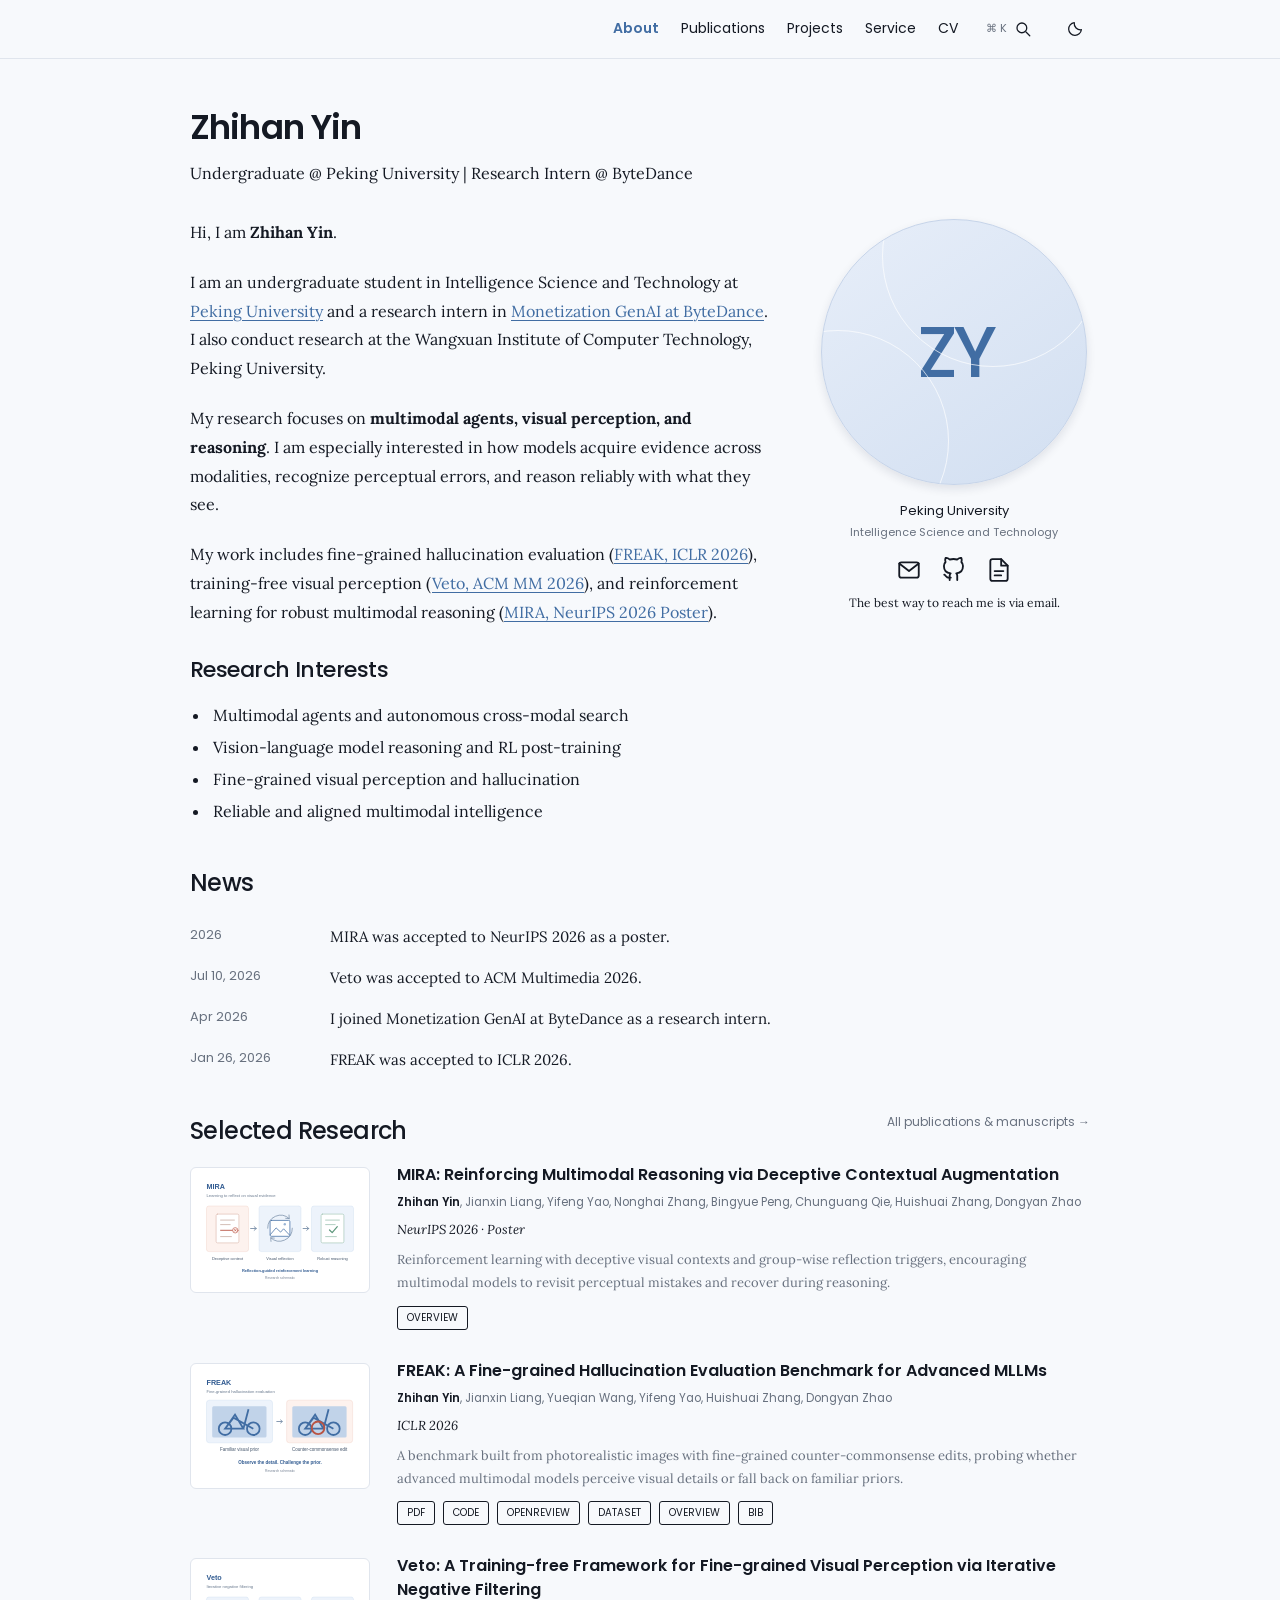
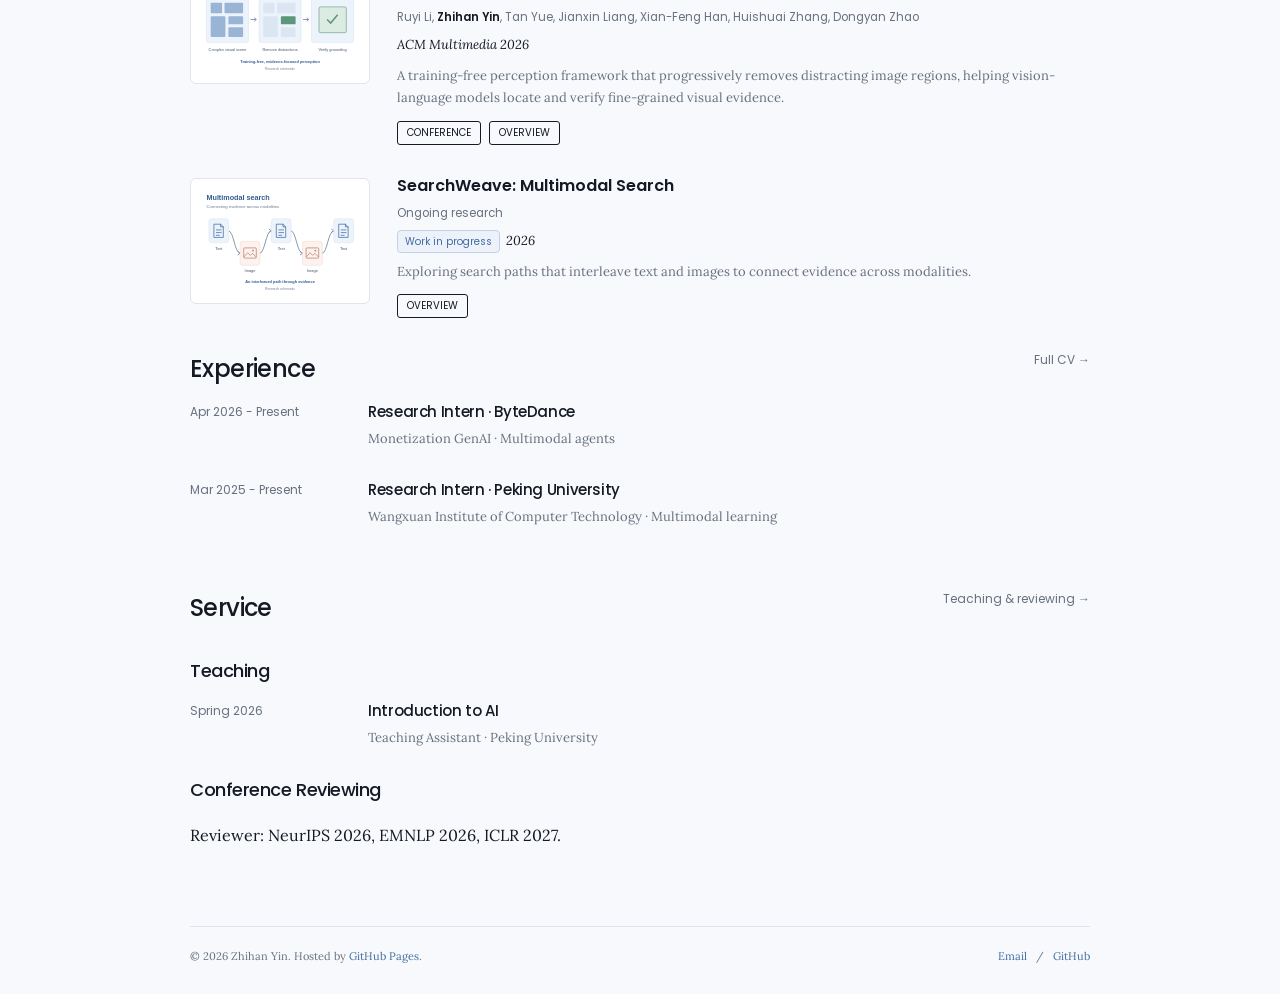
==== commit 7b0b58dc: "Add homepage Service section and site navigation" ====
--- a/index.html
+++ b/index.html
@@ -1,7 +1,7 @@
 <!doctype html>
 <html lang="en"><head><meta charset="utf-8"><meta name="viewport" content="width=device-width, initial-scale=1"><title>Zhihan Yin</title><meta name="description" content="Zhihan Yin is an undergraduate at Peking University working on multimodal agents, visual perception, hallucination, and reasoning."><meta name="theme-color" content="#f7f9fc"><link rel="canonical" href="https://hans-m-yin.github.io/"><meta property="og:title" content="Zhihan Yin"><meta property="og:description" content="Multimodal agents, reliable visual perception, and reasoning."><meta property="og:type" content="website"><meta property="og:url" content="https://hans-m-yin.github.io/"><link rel="icon" href="/assets/images/favicon.svg" type="image/svg+xml"><link rel="stylesheet" href="/assets/css/style.css"><script>try{document.documentElement.dataset.theme=localStorage.getItem('theme')||(matchMedia('(prefers-color-scheme: dark)').matches?'dark':'light')}catch(e){}</script><script type="application/ld+json">{"@context": "https://schema.org", "@type": "Person", "name": "Zhihan Yin", "url": "https://hans-m-yin.github.io", "email": "2300013171@stu.pku.edu.cn", "sameAs": ["https://github.com/Hans-M-Yin"], "affiliation": {"@type": "Organization", "name": "Peking University"}}</script><script src="/assets/js/site.js" defer></script></head>
 <body class="home"><a class="skip-link" href="#main">Skip to content</a>
-<header class="site-header"><div class="header-inner"><a class="wordmark" href="/">Zhihan Yin</a><button class="icon-button mobile-menu" data-menu-toggle aria-label="Toggle navigation" aria-expanded="false" aria-controls="site-nav"><svg viewBox="0 0 24 24" aria-hidden="true" fill="none" stroke="currentColor" stroke-width="1.7" stroke-linecap="round" stroke-linejoin="round"><path d="M4 6h16M4 12h16M4 18h16"/></svg></button><nav class="nav" id="site-nav" aria-label="Main navigation"><a href="/" aria-current="page">About</a><a href="/publications/">Publications</a><a href="/projects/">Projects</a><a href="/cv/">CV</a><button class="icon-button" data-open-search aria-label="Search website"><span class="shortcut">⌘ K</span><svg viewBox="0 0 24 24" aria-hidden="true" fill="none" stroke="currentColor" stroke-width="1.7" stroke-linecap="round" stroke-linejoin="round"><circle cx="10.5" cy="10.5" r="6.5"/><path d="m16 16 5 5"/></svg></button><button class="icon-button" data-theme-toggle aria-label="Switch to dark theme" aria-pressed="false"><svg viewBox="0 0 24 24" aria-hidden="true" fill="none" stroke="currentColor" stroke-width="1.7" stroke-linecap="round" stroke-linejoin="round"><path d="M20.5 13A8.5 8.5 0 0 1 11 3.5 8.5 8.5 0 1 0 20.5 13Z"/></svg></button></nav></div></header>
+<header class="site-header"><div class="header-inner"><a class="wordmark" href="/">Zhihan Yin</a><button class="icon-button mobile-menu" data-menu-toggle aria-label="Toggle navigation" aria-expanded="false" aria-controls="site-nav"><svg viewBox="0 0 24 24" aria-hidden="true" fill="none" stroke="currentColor" stroke-width="1.7" stroke-linecap="round" stroke-linejoin="round"><path d="M4 6h16M4 12h16M4 18h16"/></svg></button><nav class="nav" id="site-nav" aria-label="Main navigation"><a href="/" aria-current="page">About</a><a href="/publications/">Publications</a><a href="/projects/">Projects</a><a href="/service/">Service</a><a href="/cv/">CV</a><button class="icon-button" data-open-search aria-label="Search website"><span class="shortcut">⌘ K</span><svg viewBox="0 0 24 24" aria-hidden="true" fill="none" stroke="currentColor" stroke-width="1.7" stroke-linecap="round" stroke-linejoin="round"><circle cx="10.5" cy="10.5" r="6.5"/><path d="m16 16 5 5"/></svg></button><button class="icon-button" data-theme-toggle aria-label="Switch to dark theme" aria-pressed="false"><svg viewBox="0 0 24 24" aria-hidden="true" fill="none" stroke="currentColor" stroke-width="1.7" stroke-linecap="round" stroke-linejoin="round"><path d="M20.5 13A8.5 8.5 0 0 1 11 3.5 8.5 8.5 0 1 0 20.5 13Z"/></svg></button></nav></div></header>
 <main id="main"><h1>Zhihan Yin</h1><p class="tagline">Undergraduate @ Peking University | Research Intern @ ByteDance</p>
     <div class="intro-grid"><div class="intro-copy">
     <p>Hi, I am <strong>Zhihan Yin</strong>.</p>
@@ -35,6 +35,7 @@
     </article></div>
     <div class="section-title"><h2>Experience</h2><a href="/cv/">Full CV &rarr;</a></div>
     <div class="cv-item"><div class="cv-date">Apr 2026 - Present</div><div><h3>Research Intern · ByteDance</h3><p class="cv-detail">Monetization GenAI · Multimodal agents</p></div></div>
-    <div class="cv-item"><div class="cv-date">Mar 2025 - Present</div><div><h3>Research Intern · Peking University</h3><p class="cv-detail">Wangxuan Institute of Computer Technology · Multimodal learning</p></div></div></main>
+    <div class="cv-item"><div class="cv-date">Mar 2025 - Present</div><div><h3>Research Intern · Peking University</h3><p class="cv-detail">Wangxuan Institute of Computer Technology · Multimodal learning</p></div></div>
+    <section id="service" aria-label="Service"><div class="section-title"><h2>Service</h2><a href="/service/">Teaching & reviewing &rarr;</a></div><div class="service-content"><h3>Teaching</h3><div class="cv-item"><div class="cv-date">Spring 2026</div><div><h3>Introduction to AI</h3><p class="cv-detail">Teaching Assistant · Peking University</p></div></div><h3>Conference Reviewing</h3><p>Reviewer: NeurIPS 2026, EMNLP 2026, ICLR 2027.</p></div></section></main>
 <footer class="footer"><span>© 2026 Zhihan Yin. Hosted by <a href="https://pages.github.com/">GitHub Pages</a>.</span><span><a href="mailto:2300013171@stu.pku.edu.cn">Email</a> &nbsp; / &nbsp; <a href="https://github.com/Hans-M-Yin">GitHub</a></span></footer>
-<dialog class="search-dialog" id="search-dialog" aria-label="Search website"><div class="search-header"><svg viewBox="0 0 24 24" aria-hidden="true" fill="none" stroke="currentColor" stroke-width="1.7" stroke-linecap="round" stroke-linejoin="round"><circle cx="10.5" cy="10.5" r="6.5"/><path d="m16 16 5 5"/></svg><input type="search" id="site-search" placeholder="Search research, projects, and CV…" aria-label="Search research, projects, and CV" autocomplete="off"><button class="close-search" data-close-search aria-label="Close search">ESC</button></div><ul class="search-results" id="search-results"></ul><div class="search-hint">Search by title or topic · Escape to close</div></dialog><script type="application/json" id="search-index">[{"title": "About", "url": "/", "text": "About Zhihan Yin", "type": "Page"}, {"title": "Publications", "url": "/publications/", "text": "Publications Zhihan Yin", "type": "Page"}, {"title": "Projects", "url": "/projects/", "text": "Projects Zhihan Yin", "type": "Page"}, {"title": "CV", "url": "/cv/", "text": "CV Zhihan Yin", "type": "Page"}, {"title": "MIRA: Reinforcing Multimodal Reasoning via Deceptive Contextual Augmentation", "url": "/publications/#mira", "text": "Reinforcement learning with deceptive visual contexts and group-wise reflection triggers, encouraging multimodal models to revisit perceptual mistakes and recover during reasoning. MIRA first generates and filters misleading visual descriptions, then injects them into training contexts. Reflection triggers within rollout groups encourage visual self-correction while mixing in original data to preserve generalization.", "type": "NeurIPS 2026 \u00b7 Poster"}, {"title": "FREAK: A Fine-grained Hallucination Evaluation Benchmark for Advanced MLLMs", "url": "/publications/#freak", "text": "A benchmark built from photorealistic images with fine-grained counter-commonsense edits, probing whether advanced multimodal models perceive visual details or fall back on familiar priors. FREAK evaluates fine-grained visual hallucination using edited photorealistic images and a controlled subset for detailed perception analysis. It also investigates the behavior of Chain-of-Thought prompting in this setting.", "type": "ICLR 2026"}, {"title": "Veto: A Training-free Framework for Fine-grained Visual Perception via Iterative Negative Filtering", "url": "/publications/#veto", "text": "A training-free perception framework that progressively removes distracting image regions, helping vision-language models locate and verify fine-grained visual evidence. Veto uses reasoning-driven negative filtering to narrow the visual field, followed by verifiable visual grounding. The framework operates at inference time and targets detail-sensitive perception in complex, high-resolution scenes.", "type": "ACM Multimedia 2026"}, {"title": "SearchWeave: Multimodal Search", "url": "/publications/#searchweave", "text": "Exploring search paths that interleave text and images to connect evidence across modalities. Ongoing research on multimodal search and evidence gathering.", "type": "Work in progress"}]</script></body></html>+<dialog class="search-dialog" id="search-dialog" aria-label="Search website"><div class="search-header"><svg viewBox="0 0 24 24" aria-hidden="true" fill="none" stroke="currentColor" stroke-width="1.7" stroke-linecap="round" stroke-linejoin="round"><circle cx="10.5" cy="10.5" r="6.5"/><path d="m16 16 5 5"/></svg><input type="search" id="site-search" placeholder="Search research, projects, and CV…" aria-label="Search research, projects, and CV" autocomplete="off"><button class="close-search" data-close-search aria-label="Close search">ESC</button></div><ul class="search-results" id="search-results"></ul><div class="search-hint">Search by title or topic · Escape to close</div></dialog><script type="application/json" id="search-index">[{"title": "About", "url": "/", "text": "About Zhihan Yin", "type": "Page"}, {"title": "Publications", "url": "/publications/", "text": "Publications Zhihan Yin", "type": "Page"}, {"title": "Projects", "url": "/projects/", "text": "Projects Zhihan Yin", "type": "Page"}, {"title": "Service", "url": "/service/", "text": "Service Zhihan Yin", "type": "Page"}, {"title": "CV", "url": "/cv/", "text": "CV Zhihan Yin", "type": "Page"}, {"title": "MIRA: Reinforcing Multimodal Reasoning via Deceptive Contextual Augmentation", "url": "/publications/#mira", "text": "Reinforcement learning with deceptive visual contexts and group-wise reflection triggers, encouraging multimodal models to revisit perceptual mistakes and recover during reasoning. MIRA first generates and filters misleading visual descriptions, then injects them into training contexts. Reflection triggers within rollout groups encourage visual self-correction while mixing in original data to preserve generalization.", "type": "NeurIPS 2026 \u00b7 Poster"}, {"title": "FREAK: A Fine-grained Hallucination Evaluation Benchmark for Advanced MLLMs", "url": "/publications/#freak", "text": "A benchmark built from photorealistic images with fine-grained counter-commonsense edits, probing whether advanced multimodal models perceive visual details or fall back on familiar priors. FREAK evaluates fine-grained visual hallucination using edited photorealistic images and a controlled subset for detailed perception analysis. It also investigates the behavior of Chain-of-Thought prompting in this setting.", "type": "ICLR 2026"}, {"title": "Veto: A Training-free Framework for Fine-grained Visual Perception via Iterative Negative Filtering", "url": "/publications/#veto", "text": "A training-free perception framework that progressively removes distracting image regions, helping vision-language models locate and verify fine-grained visual evidence. Veto uses reasoning-driven negative filtering to narrow the visual field, followed by verifiable visual grounding. The framework operates at inference time and targets detail-sensitive perception in complex, high-resolution scenes.", "type": "ACM Multimedia 2026"}, {"title": "SearchWeave: Multimodal Search", "url": "/publications/#searchweave", "text": "Exploring search paths that interleave text and images to connect evidence across modalities. Ongoing research on multimodal search and evidence gathering.", "type": "Work in progress"}, {"title": "Teaching & Conference Reviewing", "url": "/service/", "text": "Teaching Assistant TA Spring 2026 Introduction to AI Peking University Reviewer NeurIPS 2026 EMNLP 2026 ICLR 2027", "type": "Service"}]</script></body></html>
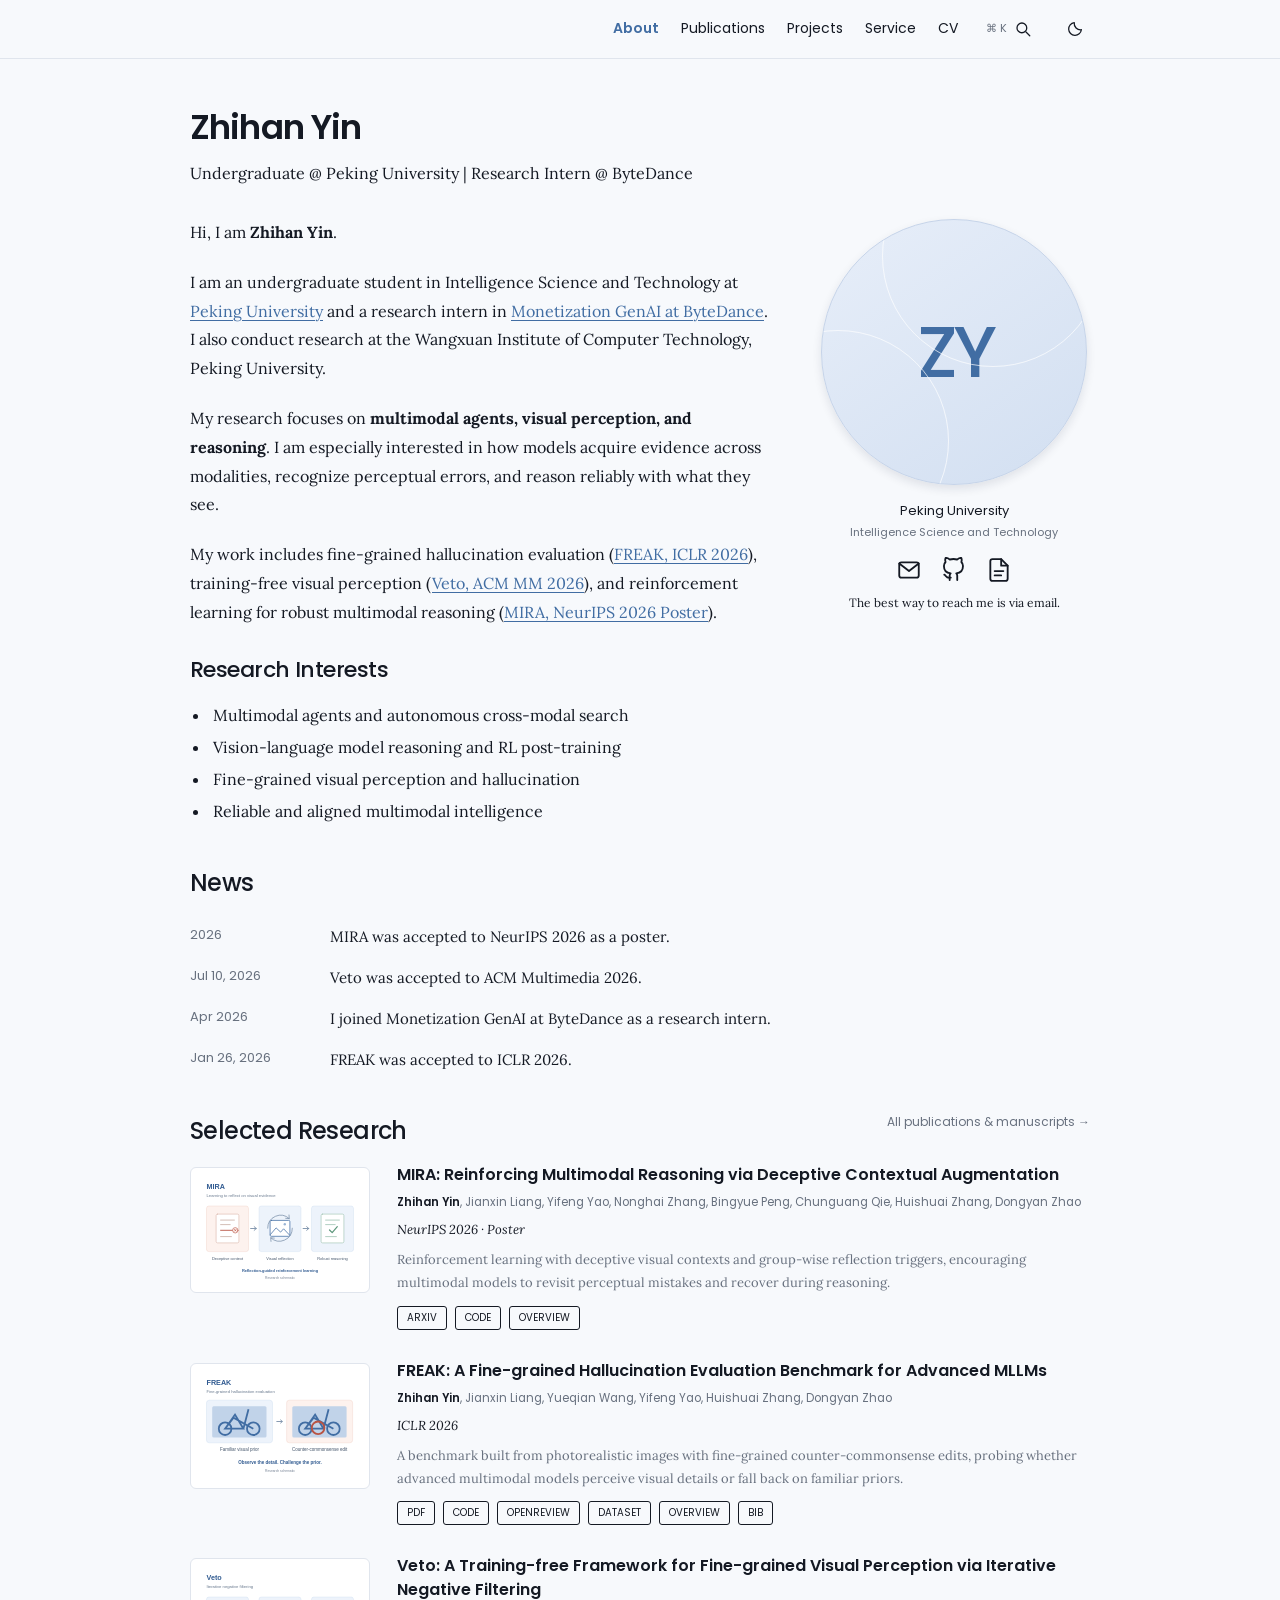
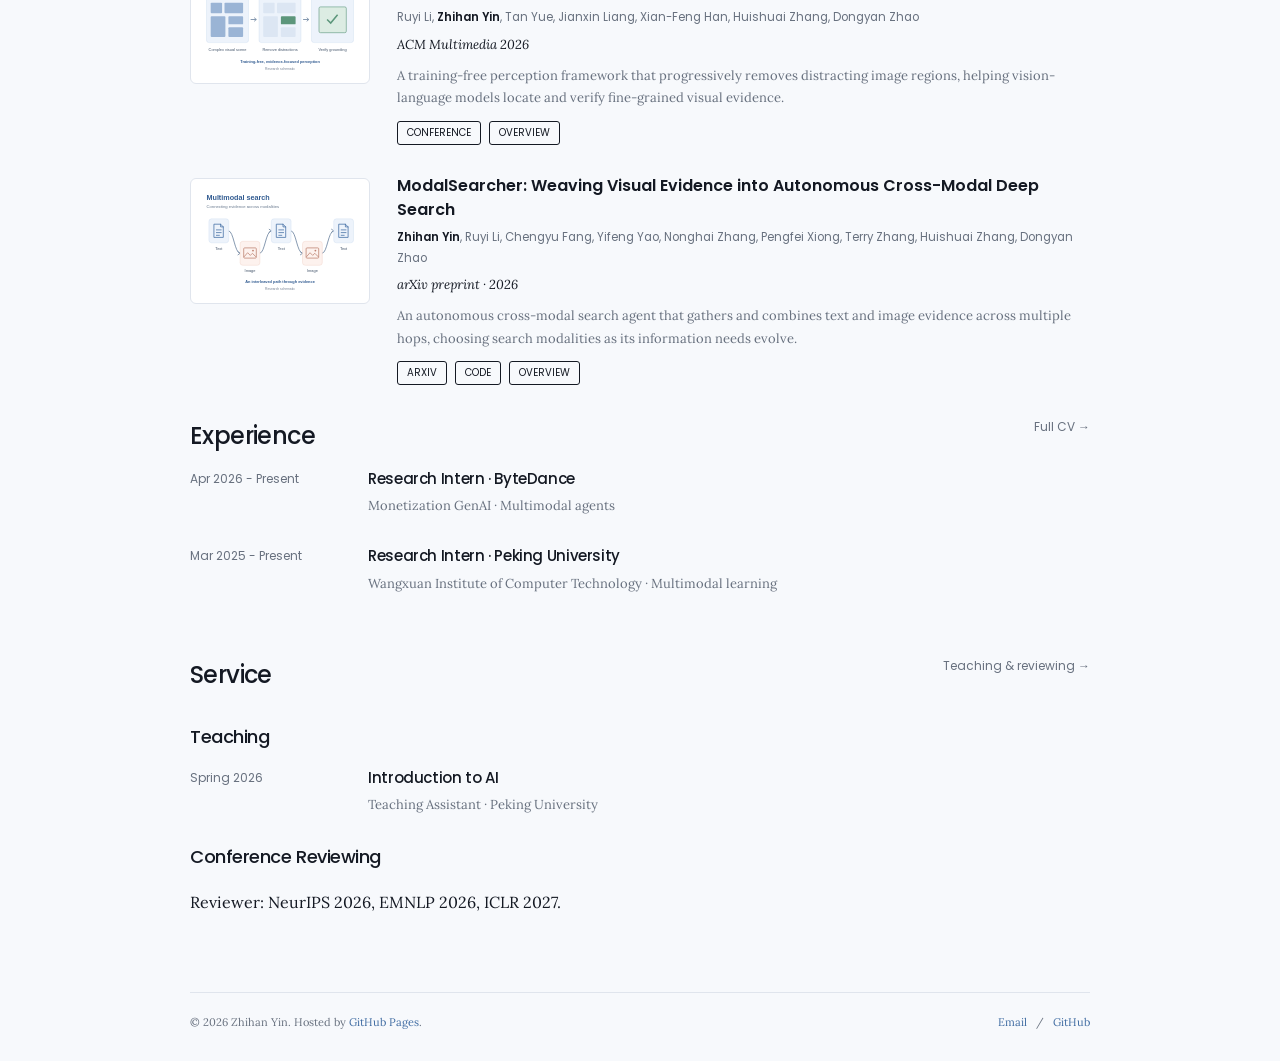
==== commit 6a3de91f: "Update ModalSearcher paper and add MIRA research links" ====
--- a/index.html
+++ b/index.html
@@ -16,7 +16,7 @@
     <h2>News</h2><table class="news-table" aria-label="Research news"><tbody><tr><td>2026</td><td>MIRA was accepted to NeurIPS 2026 as a poster.</td></tr><tr><td>Jul 10, 2026</td><td>Veto was accepted to ACM Multimedia 2026.</td></tr><tr><td>Apr 2026</td><td>I joined Monetization GenAI at ByteDance as a research intern.</td></tr><tr><td>Jan 26, 2026</td><td>FREAK was accepted to ICLR 2026.</td></tr></tbody></table>
     <div class="section-title"><h2>Selected Research</h2><a href="/publications/">All publications & manuscripts &rarr;</a></div><div class="papers"><article class="paper" id="mira" data-paper-category="published">
       <a class="paper-image-link" href="/publications/#mira" aria-label="Read about MIRA"><img class="paper-image" src="/assets/images/mira.svg" alt="MIRA schematic: deceptive context, visual reflection, and robust reasoning through reinforcement learning." width="180" height="126" loading="lazy"></a>
-      <div><h3><a href="/publications/#mira">MIRA: Reinforcing Multimodal Reasoning via Deceptive Contextual Augmentation</a></h3><p class="authors"><strong>Zhihan Yin</strong>, Jianxin Liang, Yifeng Yao, Nonghai Zhang, Bingyue Peng, Chunguang Qie, Huishuai Zhang, Dongyan Zhao</p><div class="venue">NeurIPS 2026 · Poster</div><p class="summary">Reinforcement learning with deceptive visual contexts and group-wise reflection triggers, encouraging multimodal models to revisit perceptual mistakes and recover during reasoning.</p><div class="paper-actions"><details><summary>Overview</summary><div class="details-copy">MIRA first generates and filters misleading visual descriptions, then injects them into training contexts. Reflection triggers within rollout groups encourage visual self-correction while mixing in original data to preserve generalization.</div></details></div></div>
+      <div><h3><a href="/publications/#mira">MIRA: Reinforcing Multimodal Reasoning via Deceptive Contextual Augmentation</a></h3><p class="authors"><strong>Zhihan Yin</strong>, Jianxin Liang, Yifeng Yao, Nonghai Zhang, Bingyue Peng, Chunguang Qie, Huishuai Zhang, Dongyan Zhao</p><div class="venue">NeurIPS 2026 · Poster</div><p class="summary">Reinforcement learning with deceptive visual contexts and group-wise reflection triggers, encouraging multimodal models to revisit perceptual mistakes and recover during reasoning.</p><div class="paper-actions"><a href="https://arxiv.org/abs/2611.03087" target="_blank" rel="noopener noreferrer">arXiv</a><a href="https://github.com/Hans-M-Yin/mira-neurips26" target="_blank" rel="noopener noreferrer">Code</a><details><summary>Overview</summary><div class="details-copy">MIRA first generates and filters misleading visual descriptions, then injects them into training contexts. Reflection triggers within rollout groups encourage visual self-correction while mixing in original data to preserve generalization.</div></details></div></div>
     </article><article class="paper" id="freak" data-paper-category="published">
       <a class="paper-image-link" href="/publications/#freak" aria-label="Read about FREAK"><img class="paper-image" src="/assets/images/freak.svg" alt="FREAK research schematic showing fine-grained counter-commonsense edits and hallucination evaluation." width="180" height="126" loading="lazy"></a>
       <div><h3><a href="/publications/#freak">FREAK: A Fine-grained Hallucination Evaluation Benchmark for Advanced MLLMs</a></h3><p class="authors"><strong>Zhihan Yin</strong>, Jianxin Liang, Yueqian Wang, Yifeng Yao, Huishuai Zhang, Dongyan Zhao</p><div class="venue">ICLR 2026</div><p class="summary">A benchmark built from photorealistic images with fine-grained counter-commonsense edits, probing whether advanced multimodal models perceive visual details or fall back on familiar priors.</p><div class="paper-actions"><a href="https://arxiv.org/pdf/2603.19765" target="_blank" rel="noopener noreferrer">PDF</a><a href="https://github.com/Hans-M-Yin/FREAK" target="_blank" rel="noopener noreferrer">Code</a><a href="https://openreview.net/forum?id=YeagC09j2K" target="_blank" rel="noopener noreferrer">OpenReview</a><a href="https://huggingface.co/datasets/hansQAQ/FREAK" target="_blank" rel="noopener noreferrer">Dataset</a><details><summary>Overview</summary><div class="details-copy">FREAK evaluates fine-grained visual hallucination using edited photorealistic images and a controlled subset for detailed perception analysis. It also investigates the behavior of Chain-of-Thought prompting in this setting.</div></details><details><summary>Bib</summary><div class="details-copy"><pre>@inproceedings{yin2026freak,
@@ -29,13 +29,13 @@
     </article><article class="paper" id="veto" data-paper-category="published">
       <a class="paper-image-link" href="/publications/#veto" aria-label="Read about Veto"><img class="paper-image" src="/assets/images/veto.svg" alt="Veto research schematic showing iterative removal of distracting regions and verification of visual grounding." width="180" height="126" loading="lazy"></a>
       <div><h3><a href="/publications/#veto">Veto: A Training-free Framework for Fine-grained Visual Perception via Iterative Negative Filtering</a></h3><p class="authors">Ruyi Li, <strong>Zhihan Yin</strong>, Tan Yue, Jianxin Liang, Xian-Feng Han, Huishuai Zhang, Dongyan Zhao</p><div class="venue">ACM Multimedia 2026</div><p class="summary">A training-free perception framework that progressively removes distracting image regions, helping vision-language models locate and verify fine-grained visual evidence.</p><div class="paper-actions"><a href="https://2026.acmmm.org/site/technical-programme.html" target="_blank" rel="noopener noreferrer">Conference</a><details><summary>Overview</summary><div class="details-copy">Veto uses reasoning-driven negative filtering to narrow the visual field, followed by verifiable visual grounding. The framework operates at inference time and targets detail-sensitive perception in complex, high-resolution scenes.</div></details></div></div>
-    </article><article class="paper" id="searchweave" data-paper-category="ongoing">
-      <a class="paper-image-link" href="/publications/#searchweave" aria-label="Read about SearchWeave"><img class="paper-image" src="/assets/images/searchweave.svg" alt="A winding search path alternates between text and image evidence." width="180" height="126" loading="lazy"></a>
-      <div><h3><a href="/publications/#searchweave">SearchWeave: Multimodal Search</a></h3><p class="authors">Ongoing research</p><div class="venue"><span class="status-pill">Work in progress</span>2026</div><p class="summary">Exploring search paths that interleave text and images to connect evidence across modalities.</p><div class="paper-actions"><details><summary>Overview</summary><div class="details-copy">Ongoing research on multimodal search and evidence gathering.</div></details></div></div>
+    </article><article class="paper" id="searchweave" data-paper-category="manuscript">
+      <a class="paper-image-link" href="/publications/#searchweave" aria-label="Read about ModalSearcher"><img class="paper-image" src="/assets/images/searchweave.svg" alt="A winding search path alternates between text and image evidence." width="180" height="126" loading="lazy"></a>
+      <div><h3><a href="/publications/#searchweave">ModalSearcher: Weaving Visual Evidence into Autonomous Cross-Modal Deep Search</a></h3><p class="authors"><strong>Zhihan Yin</strong>, Ruyi Li, Chengyu Fang, Yifeng Yao, Nonghai Zhang, Pengfei Xiong, Terry Zhang, Huishuai Zhang, Dongyan Zhao</p><div class="venue">arXiv preprint · 2026</div><p class="summary">An autonomous cross-modal search agent that gathers and combines text and image evidence across multiple hops, choosing search modalities as its information needs evolve.</p><div class="paper-actions"><a href="https://arxiv.org/html/2611.06131v1" target="_blank" rel="noopener noreferrer">arXiv</a><a href="https://github.com/Hans-M-Yin/ModalSearcher" target="_blank" rel="noopener noreferrer">Code</a><details><summary>Overview</summary><div class="details-copy">ModalSearch-Pipeline constructs interleaved multimodal knowledge graphs and synthesizes multi-hop questions. ModalSearcher learns to use text search, image search, reverse-image search, and URL reading through supervised fine-tuning and reinforcement learning in a live Web environment. ModalSearch-Bench evaluates autonomous modality selection and cross-modal evidence integration.</div></details></div></div>
     </article></div>
     <div class="section-title"><h2>Experience</h2><a href="/cv/">Full CV &rarr;</a></div>
     <div class="cv-item"><div class="cv-date">Apr 2026 - Present</div><div><h3>Research Intern · ByteDance</h3><p class="cv-detail">Monetization GenAI · Multimodal agents</p></div></div>
     <div class="cv-item"><div class="cv-date">Mar 2025 - Present</div><div><h3>Research Intern · Peking University</h3><p class="cv-detail">Wangxuan Institute of Computer Technology · Multimodal learning</p></div></div>
     <section id="service" aria-label="Service"><div class="section-title"><h2>Service</h2><a href="/service/">Teaching & reviewing &rarr;</a></div><div class="service-content"><h3>Teaching</h3><div class="cv-item"><div class="cv-date">Spring 2026</div><div><h3>Introduction to AI</h3><p class="cv-detail">Teaching Assistant · Peking University</p></div></div><h3>Conference Reviewing</h3><p>Reviewer: NeurIPS 2026, EMNLP 2026, ICLR 2027.</p></div></section></main>
 <footer class="footer"><span>© 2026 Zhihan Yin. Hosted by <a href="https://pages.github.com/">GitHub Pages</a>.</span><span><a href="mailto:2300013171@stu.pku.edu.cn">Email</a> &nbsp; / &nbsp; <a href="https://github.com/Hans-M-Yin">GitHub</a></span></footer>
-<dialog class="search-dialog" id="search-dialog" aria-label="Search website"><div class="search-header"><svg viewBox="0 0 24 24" aria-hidden="true" fill="none" stroke="currentColor" stroke-width="1.7" stroke-linecap="round" stroke-linejoin="round"><circle cx="10.5" cy="10.5" r="6.5"/><path d="m16 16 5 5"/></svg><input type="search" id="site-search" placeholder="Search research, projects, and CV…" aria-label="Search research, projects, and CV" autocomplete="off"><button class="close-search" data-close-search aria-label="Close search">ESC</button></div><ul class="search-results" id="search-results"></ul><div class="search-hint">Search by title or topic · Escape to close</div></dialog><script type="application/json" id="search-index">[{"title": "About", "url": "/", "text": "About Zhihan Yin", "type": "Page"}, {"title": "Publications", "url": "/publications/", "text": "Publications Zhihan Yin", "type": "Page"}, {"title": "Projects", "url": "/projects/", "text": "Projects Zhihan Yin", "type": "Page"}, {"title": "Service", "url": "/service/", "text": "Service Zhihan Yin", "type": "Page"}, {"title": "CV", "url": "/cv/", "text": "CV Zhihan Yin", "type": "Page"}, {"title": "MIRA: Reinforcing Multimodal Reasoning via Deceptive Contextual Augmentation", "url": "/publications/#mira", "text": "Reinforcement learning with deceptive visual contexts and group-wise reflection triggers, encouraging multimodal models to revisit perceptual mistakes and recover during reasoning. MIRA first generates and filters misleading visual descriptions, then injects them into training contexts. Reflection triggers within rollout groups encourage visual self-correction while mixing in original data to preserve generalization.", "type": "NeurIPS 2026 \u00b7 Poster"}, {"title": "FREAK: A Fine-grained Hallucination Evaluation Benchmark for Advanced MLLMs", "url": "/publications/#freak", "text": "A benchmark built from photorealistic images with fine-grained counter-commonsense edits, probing whether advanced multimodal models perceive visual details or fall back on familiar priors. FREAK evaluates fine-grained visual hallucination using edited photorealistic images and a controlled subset for detailed perception analysis. It also investigates the behavior of Chain-of-Thought prompting in this setting.", "type": "ICLR 2026"}, {"title": "Veto: A Training-free Framework for Fine-grained Visual Perception via Iterative Negative Filtering", "url": "/publications/#veto", "text": "A training-free perception framework that progressively removes distracting image regions, helping vision-language models locate and verify fine-grained visual evidence. Veto uses reasoning-driven negative filtering to narrow the visual field, followed by verifiable visual grounding. The framework operates at inference time and targets detail-sensitive perception in complex, high-resolution scenes.", "type": "ACM Multimedia 2026"}, {"title": "SearchWeave: Multimodal Search", "url": "/publications/#searchweave", "text": "Exploring search paths that interleave text and images to connect evidence across modalities. Ongoing research on multimodal search and evidence gathering.", "type": "Work in progress"}, {"title": "Teaching & Conference Reviewing", "url": "/service/", "text": "Teaching Assistant TA Spring 2026 Introduction to AI Peking University Reviewer NeurIPS 2026 EMNLP 2026 ICLR 2027", "type": "Service"}]</script></body></html>+<dialog class="search-dialog" id="search-dialog" aria-label="Search website"><div class="search-header"><svg viewBox="0 0 24 24" aria-hidden="true" fill="none" stroke="currentColor" stroke-width="1.7" stroke-linecap="round" stroke-linejoin="round"><circle cx="10.5" cy="10.5" r="6.5"/><path d="m16 16 5 5"/></svg><input type="search" id="site-search" placeholder="Search research, projects, and CV…" aria-label="Search research, projects, and CV" autocomplete="off"><button class="close-search" data-close-search aria-label="Close search">ESC</button></div><ul class="search-results" id="search-results"></ul><div class="search-hint">Search by title or topic · Escape to close</div></dialog><script type="application/json" id="search-index">[{"title": "About", "url": "/", "text": "About Zhihan Yin", "type": "Page"}, {"title": "Publications", "url": "/publications/", "text": "Publications Zhihan Yin", "type": "Page"}, {"title": "Projects", "url": "/projects/", "text": "Projects Zhihan Yin", "type": "Page"}, {"title": "Service", "url": "/service/", "text": "Service Zhihan Yin", "type": "Page"}, {"title": "CV", "url": "/cv/", "text": "CV Zhihan Yin", "type": "Page"}, {"title": "MIRA: Reinforcing Multimodal Reasoning via Deceptive Contextual Augmentation", "url": "/publications/#mira", "text": "Reinforcement learning with deceptive visual contexts and group-wise reflection triggers, encouraging multimodal models to revisit perceptual mistakes and recover during reasoning. MIRA first generates and filters misleading visual descriptions, then injects them into training contexts. Reflection triggers within rollout groups encourage visual self-correction while mixing in original data to preserve generalization.", "type": "NeurIPS 2026 \u00b7 Poster"}, {"title": "FREAK: A Fine-grained Hallucination Evaluation Benchmark for Advanced MLLMs", "url": "/publications/#freak", "text": "A benchmark built from photorealistic images with fine-grained counter-commonsense edits, probing whether advanced multimodal models perceive visual details or fall back on familiar priors. FREAK evaluates fine-grained visual hallucination using edited photorealistic images and a controlled subset for detailed perception analysis. It also investigates the behavior of Chain-of-Thought prompting in this setting.", "type": "ICLR 2026"}, {"title": "Veto: A Training-free Framework for Fine-grained Visual Perception via Iterative Negative Filtering", "url": "/publications/#veto", "text": "A training-free perception framework that progressively removes distracting image regions, helping vision-language models locate and verify fine-grained visual evidence. Veto uses reasoning-driven negative filtering to narrow the visual field, followed by verifiable visual grounding. The framework operates at inference time and targets detail-sensitive perception in complex, high-resolution scenes.", "type": "ACM Multimedia 2026"}, {"title": "ModalSearcher: Weaving Visual Evidence into Autonomous Cross-Modal Deep Search", "url": "/publications/#searchweave", "text": "An autonomous cross-modal search agent that gathers and combines text and image evidence across multiple hops, choosing search modalities as its information needs evolve. ModalSearch-Pipeline constructs interleaved multimodal knowledge graphs and synthesizes multi-hop questions. ModalSearcher learns to use text search, image search, reverse-image search, and URL reading through supervised fine-tuning and reinforcement learning in a live Web environment. ModalSearch-Bench evaluates autonomous modality selection and cross-modal evidence integration.", "type": "arXiv preprint \u00b7 2026"}, {"title": "Teaching & Conference Reviewing", "url": "/service/", "text": "Teaching Assistant TA Spring 2026 Introduction to AI Peking University Reviewer NeurIPS 2026 EMNLP 2026 ICLR 2027", "type": "Service"}]</script></body></html>
